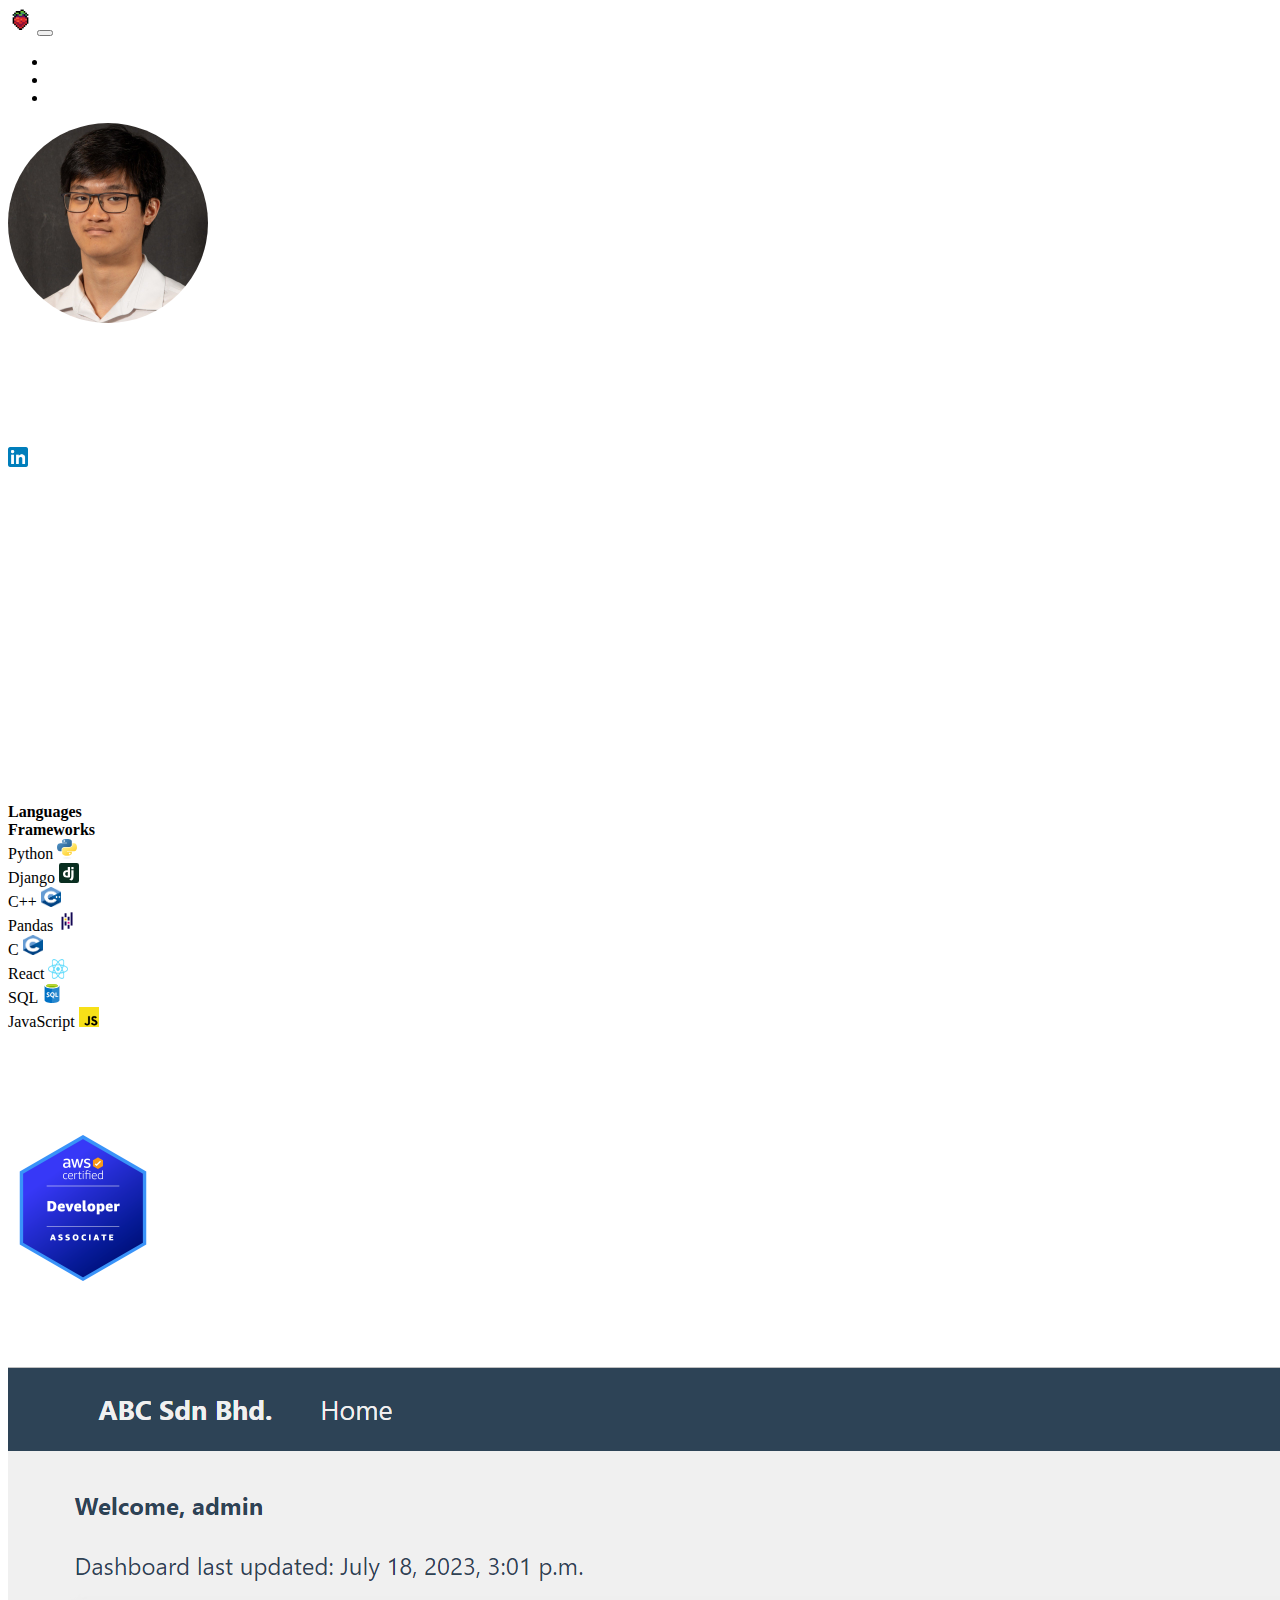
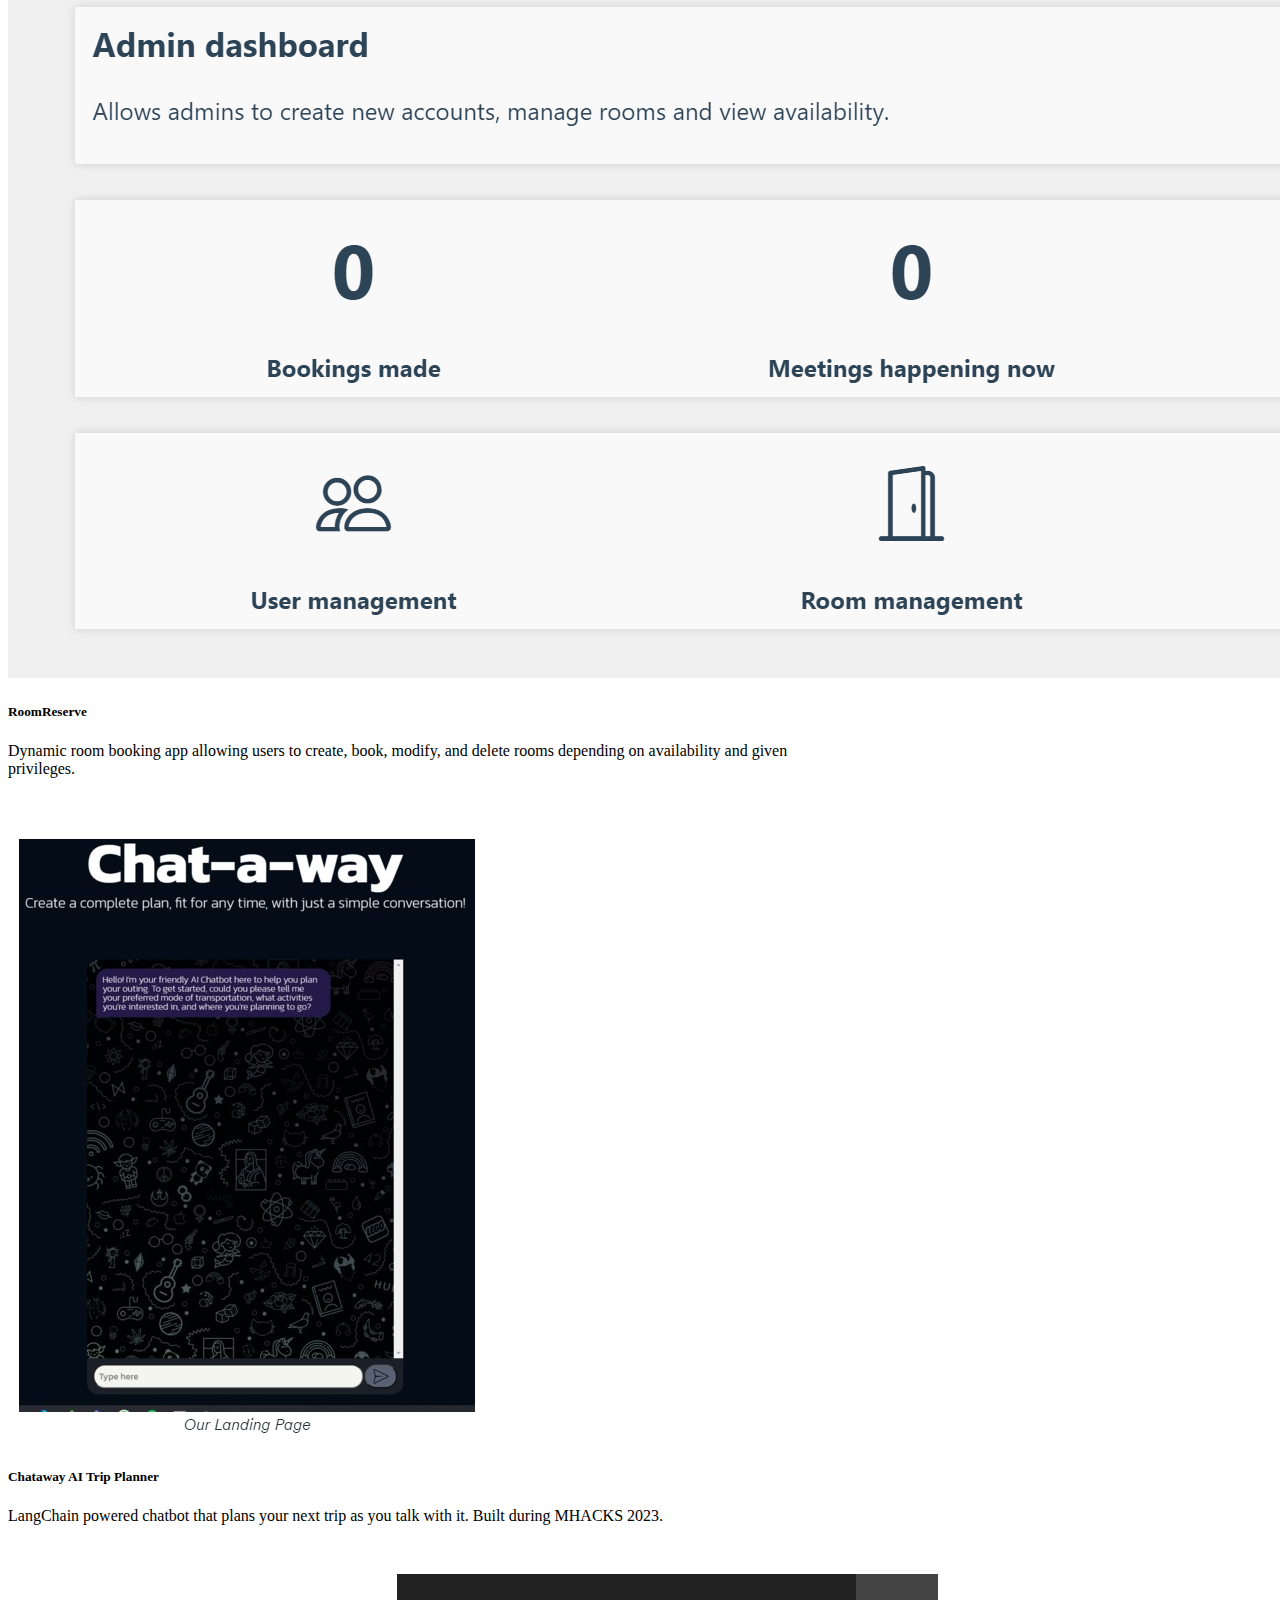
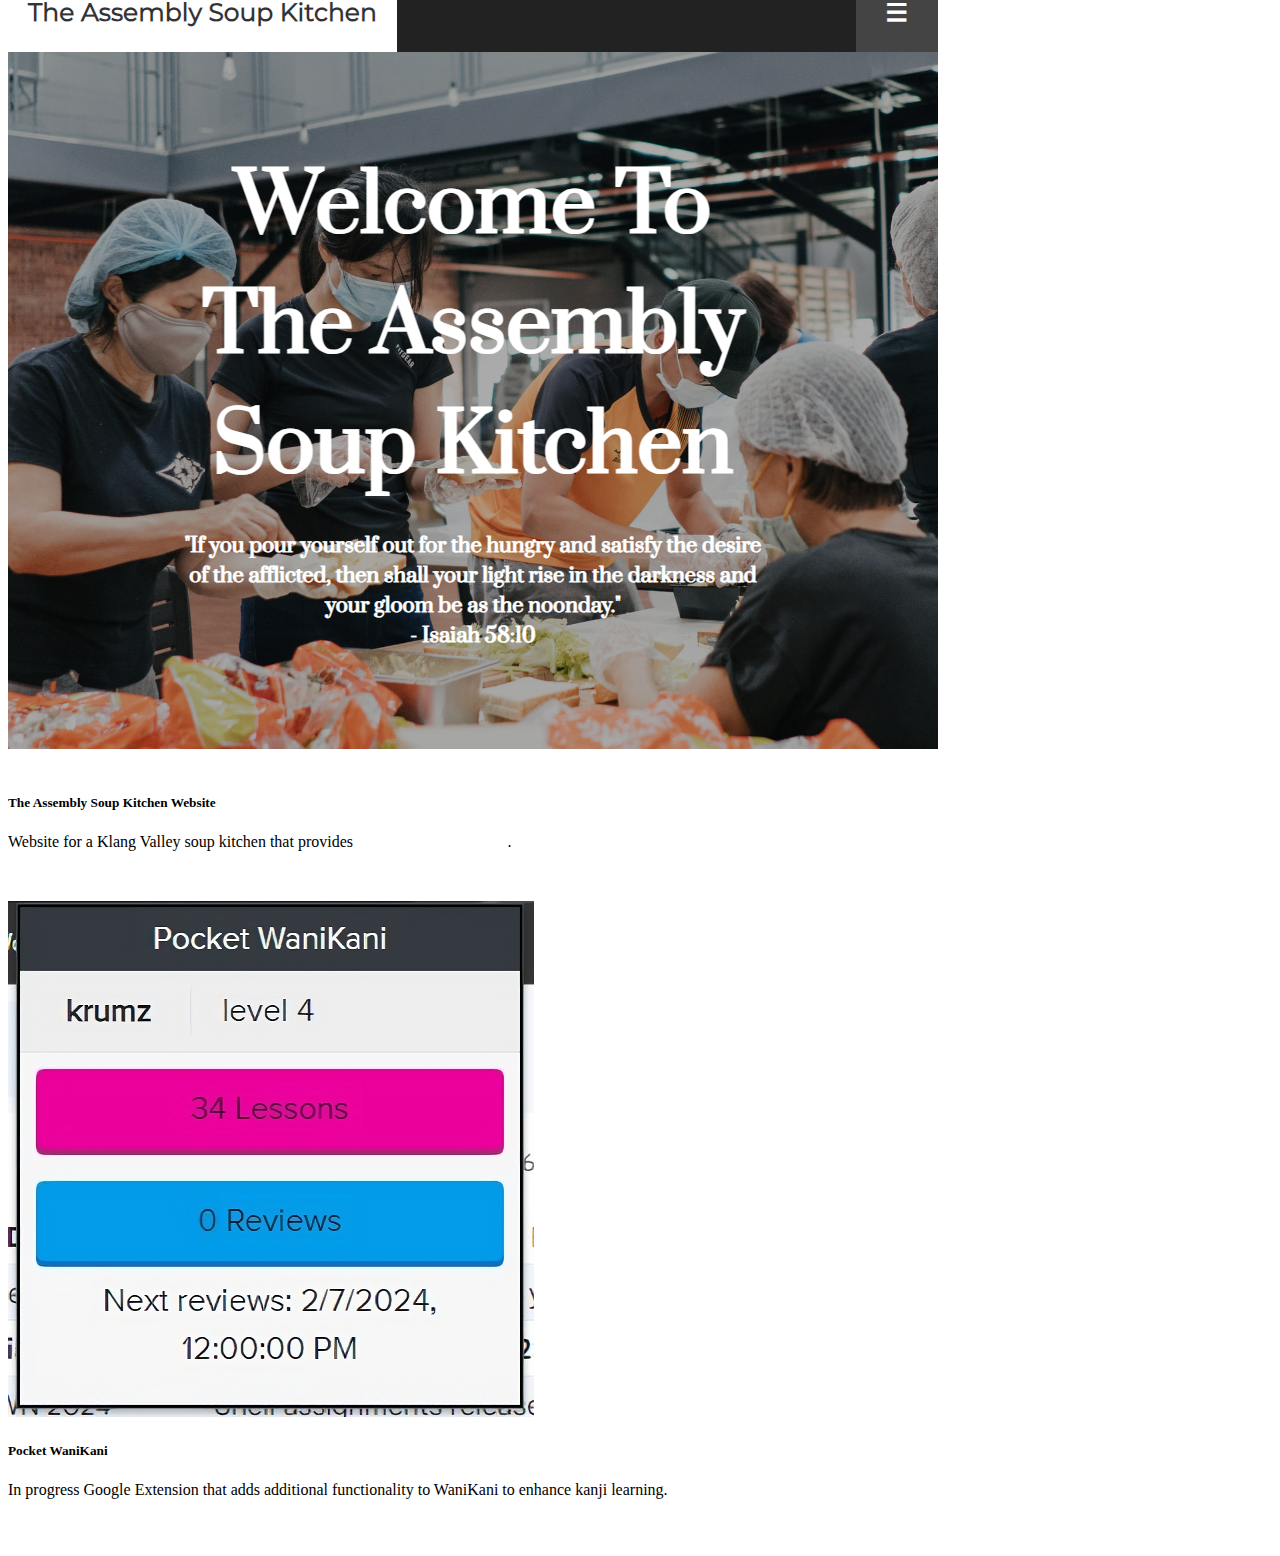
==== index.html @ af154cf7 "v1 done" ====
<!doctype html>
<html lang="en">
    <head>
        <meta charset="utf-8">
        <meta name="viewport" content="width=device-width, initial-scale=1">
        <title>Daniel Tok</title>
        <link href="https://cdn.jsdelivr.net/npm/bootstrap@5.3.2/dist/css/bootstrap.min.css" rel="stylesheet" integrity="sha384-T3c6CoIi6uLrA9TneNEoa7RxnatzjcDSCmG1MXxSR1GAsXEV/Dwwykc2MPK8M2HN" crossorigin="anonymous">
        <link href="styles.css" rel="stylesheet">
        <link rel="icon" type="image/x-icon" href="celeste.webp">

    </head>
    
    <body class="bg-dark">
        <nav class="navbar navbar-expand-sm bg-light">
            <div class="container-fluid">
              <a class="navbar-brand" href="#" ><img class="mx-auto d-block" style="max-width: 25px; border-radius:50%" src="celeste.webp"></a>
              <button class="navbar-toggler" type="button" data-bs-toggle="collapse" data-bs-target="#navbarSupportedContent" aria-controls="navbarSupportedContent" aria-expanded="false" aria-label="Toggle navigation">
                <span class="navbar-toggler-icon"></span>
              </button>
              <div class="collapse navbar-collapse" id="navbarSupportedContent">
                <ul class="navbar-nav me-auto mb-2 mb-lg-0">
                  <li class="nav-item">
                    <a class="nav-link active" aria-current="page" href="#aboutMe">About me</a>
                  </li>
                  <li class="nav-item">
                    <a class="nav-link " aria-current="page" href="#techStack">Tech stack</a>
                  </li>
                  <li class="nav-item">
                    <a class="nav-link " aria-current="page" href="#personalProjects">Personal projects</a>
                  </li>
                  
              </div>
            </div>
          </nav>

        <div class="container" style="max-width:800px">
            <div class="row my-4 textWhite text-center">
                <img class="mx-auto d-block" style="max-width: 200px; border-radius:50%" src="profilePic.jpeg">
                <h1>Daniel Tok</h1>
                <h6>danielxt@umich.edu </h6>
                <p>
                    <a href="https://www.linkedin.com/in/daniel-tok-8893732b3/"><img src="linkedin.webp" class="techIcon"></a>
                </p>
            </div>
            <h1 class="textWhite" id="aboutMe">
                About me
            </h1>
            <div class="my-4 textWhite">
                <p>Hello! I'm a junior studying Computer Science at the University of Michigan - Ann Arbor.</p>
                <p>My main interests are in building web applications and developing solutions utilizing cloud services, particularly with AWS. I earned my <a href="https://www.credly.com/badges/4c5d1e91-4757-428a-b47e-6dfcb0fd2674/public_url">AWS Developer - Associate certification in August 2024.</a></p>
                <p>In my free time, I enjoy playing tennis, reading fantasy or sci-fi, and learning languages.</p>
                <p>Let's connect via email or LinkedIn! </p>
            </div>
            <h1 class="textWhite" id="techStack">
                Tech stack
            </h1>
            <div class="my-4">
               
                <p class="textWhite">
                    In order of proficiency:
                </p>

                <div class="text-center bg-light rounded py-2">
                    <div class="row my-3">
                        <div class="col">
                            <b>Languages</b>
                        </div>
                        <div class="col">
                            <b>Frameworks</b>
                        </div>
                    </div>
    
    
                    <div class="row my-2">
                        <div class="col">
                            Python <img src="python.svg" class="techIcon">
                            
                        </div>
                        <div class="col">
                            Django <img src="django.svg" class="techIcon">
                       
                        </div>
                    </div>
    
                    <div class="row my-2">
                        <div class="col">
                            C++ <img src="c++.png" class="techIcon">
                           
                        </div>
                        <div class="col">
                            Pandas <img src="Pandas.svg" class="techIcon">
                          
                        </div>
                    </div>
    
                    <div class="row my-2">
                        <div class="col">
                            C <img src="c.png" class="techIcon">
                        </div>
                        <div class="col">
                            React <img src="react.png" class="techIcon">
                        </div>
                    </div>
    
                    <div class="row my-2">
                        <div class="col">
                            SQL <img src="sql.svg" class="techIcon">
                            
                        </div>
                        <div class="col">
                         
                        </div>
                    </div>
    
                    <div class="row my-2">
                        <div class="col">
                            JavaScript <img src="javascript.png" class="techIcon">
                        </div>
                        <div class="col">
                        
                        </div>
                    </div>
                </div>
                <br>
                <p class="textWhite">
                    Cloud certifications:
                </p>
                <br>




    
                    <div class="bg-light rounded py-2">
                        <p class="text-center">
                            <a href="https://www.credly.com/badges/4c5d1e91-4757-428a-b47e-6dfcb0fd2674/public_url"><img src="awsdevassoc.png" class="certIcon"></a>
                        </p>
                    </div>
                   
                    
                </p>
            </div>

            <h1 class="textWhite" id="personalProjects">
                Personal projects
            </h1>
            <div class="row my-4">
                <div class="col-sm-6">
                    <div class="card">
                        <img src="roomReserve.png" class="card-img-top" alt="roomReservePng">
                        <div class="card-body">
                          <h5 class="card-title">RoomReserve</h5>
                          <p class="card-text">Dynamic room booking app allowing users to create, book, modify, and delete rooms depending on availability and given privileges.</p>
                          <a href="https://github.com/danieltok2003/ABCLoginPage?tab=readme-ov-file" class="btn btn-primary"><img style="width:30px"src="github-mark/github-mark-white.png"></a>
                        </div>
                    </div>
                </div>
                <div class="col-sm-6">
                    <div class="card">
                        <img src="chataway.png" class="card-img-top" alt="chatawayPng">
                        <div class="card-body">
                          <h5 class="card-title">Chataway AI Trip Planner</h5>
                          <p class="card-text">LangChain powered chatbot that plans your next trip as you talk with it. Built during MHACKS 2023.</p>
                          <a href="https://github.com/danielxt/chatawaybackup" class="btn btn-primary"><img style="width:30px"src="github-mark/github-mark-white.png"></a>
                        </div>
                    </div>
                </div>
            </div>
     
            <div class="row my-4">
                <div class="col-sm-6">
                    <div class="card">
                        <img src="task.png" class="card-img-top" alt="taskPng">
                        <div class="card-body">
                          <h5 class="card-title">The Assembly Soup Kitchen Website</h5>
                          <p class="card-text">Website for a Klang Valley soup kitchen that provides <a href="https://www.faithour.com/the-assembly-soup-kitchen-task/">3000 meal kits monthly</a>.</p>
                          <a href="https://theassemblysoupkitchen.com/" class="btn btn-primary"><img style="width:30px" src="websiteIcon.png"></a>
                        </div>
                    </div>
                </div>
                <div class="col-sm-6">
                    <div class="card">
                        <img src="pocketWK.png" class="card-img-top" alt="pocketWK">
                        <div class="card-body">
                          <h5 class="card-title">Pocket WaniKani</h5>
                          <p class="card-text">In progress Google Extension that adds additional functionality to WaniKani to enhance kanji learning. </p>
                          <a href="https://github.com/danielxt/waniKaniExtension" class="btn btn-primary"><img style="width:30px"src="github-mark/github-mark-white.png"></a>
                        </div>
                    </div>
                </div>
            </div>

            
        </div>
        <script src="https://cdn.jsdelivr.net/npm/@popperjs/core@2.11.8/dist/umd/popper.min.js" integrity="sha384-I7E8VVD/ismYTF4hNIPjVp/Zjvgyol6VFvRkX/vR+Vc4jQkC+hVqc2pM8ODewa9r" crossorigin="anonymous"></script>
<script src="https://cdn.jsdelivr.net/npm/bootstrap@5.3.3/dist/js/bootstrap.min.js" integrity="sha384-0pUGZvbkm6XF6gxjEnlmuGrJXVbNuzT9qBBavbLwCsOGabYfZo0T0to5eqruptLy" crossorigin="anonymous"></script>
    </body>
</html>
---- styles.css ----
/* // Small devices (landscape phones, 576px and up) */
@media (min-width: 576px) { 

}

/* // Medium devices (tablets, 768px and up) */
@media (min-width: 768px) { }

/* // Large devices (desktops, 992px and up) */
@media (min-width: 992px) { 

}

/* // X-Large devices (large desktops, 1200px and up) */
@media (min-width: 1200px) { }

/* // XX-Large devices (larger desktops, 1400px and up) */
@media (min-width: 1400px) { 

}

.textWhite {
    color:white !important;
}

.techIcon {
    height:20px;
    width:20px;
}

.certIcon {
    height:150px;
    width:150px
}

a {
    color:white
}
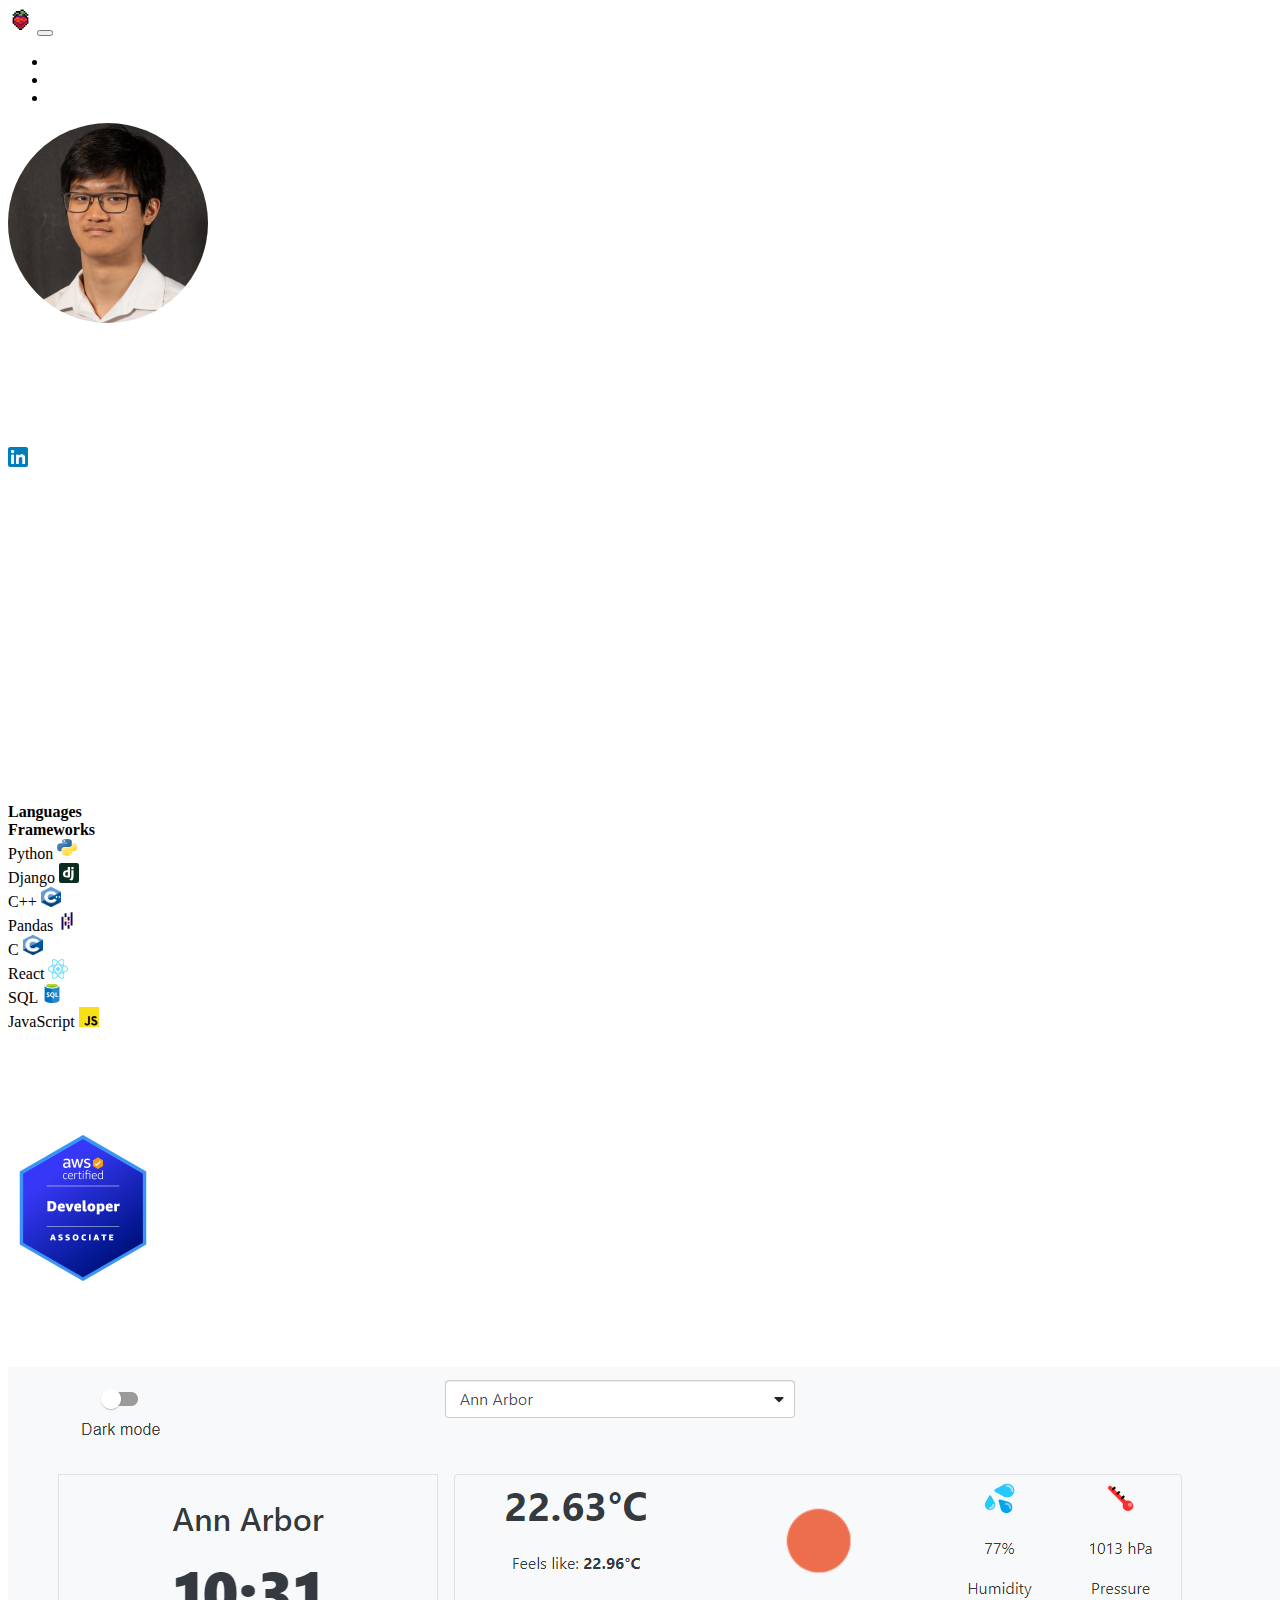
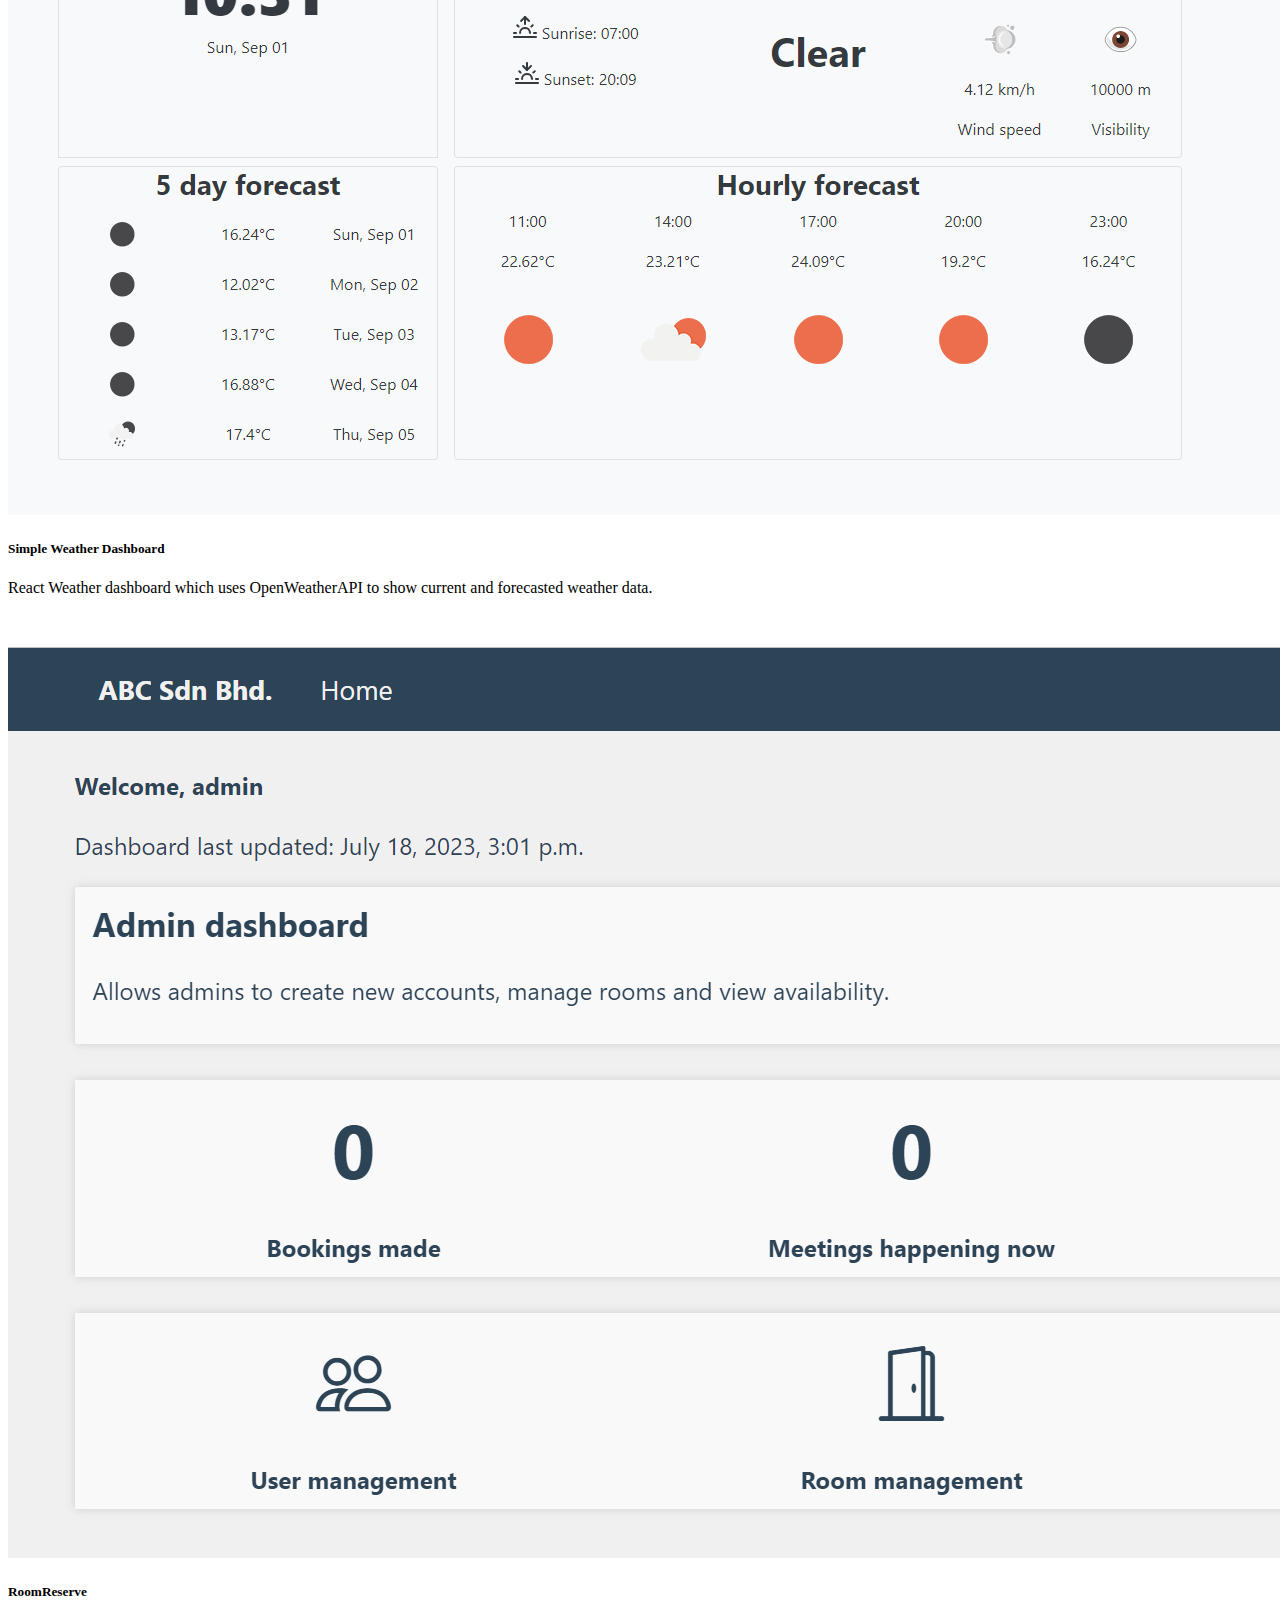
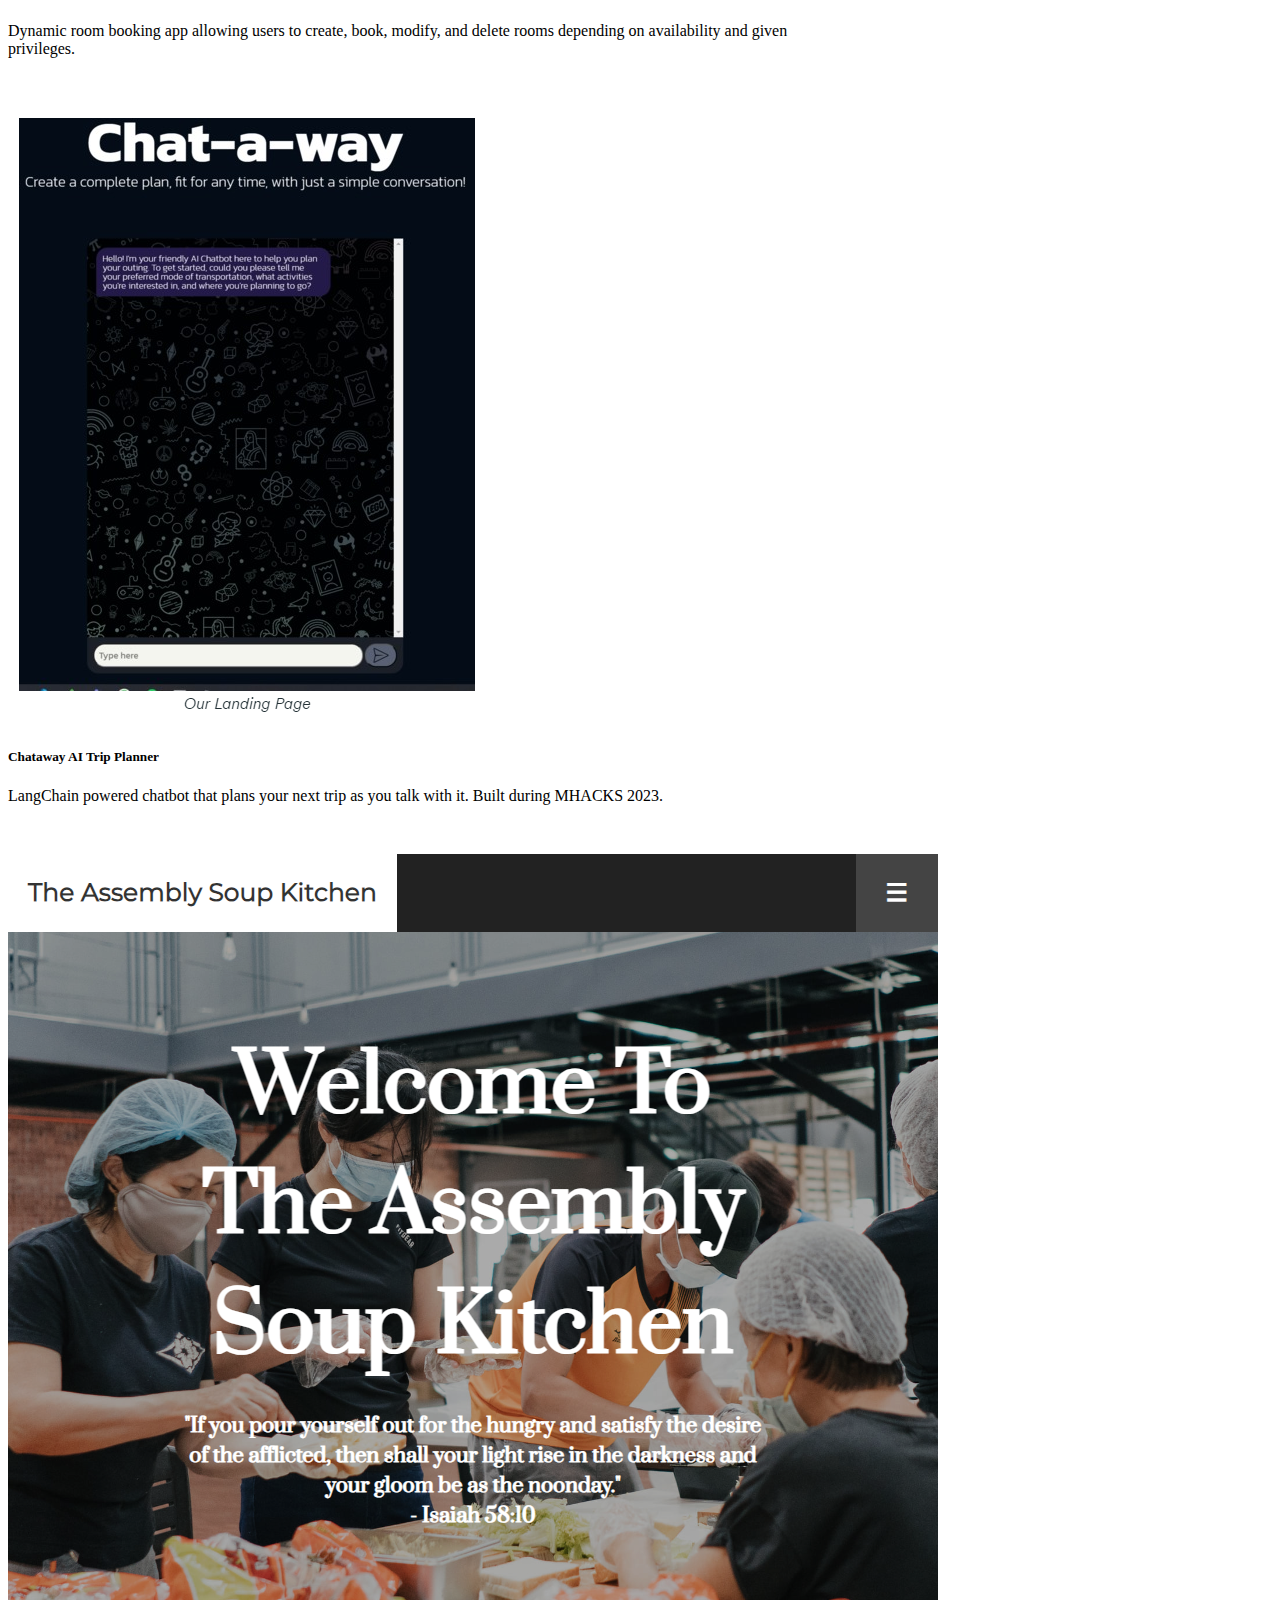
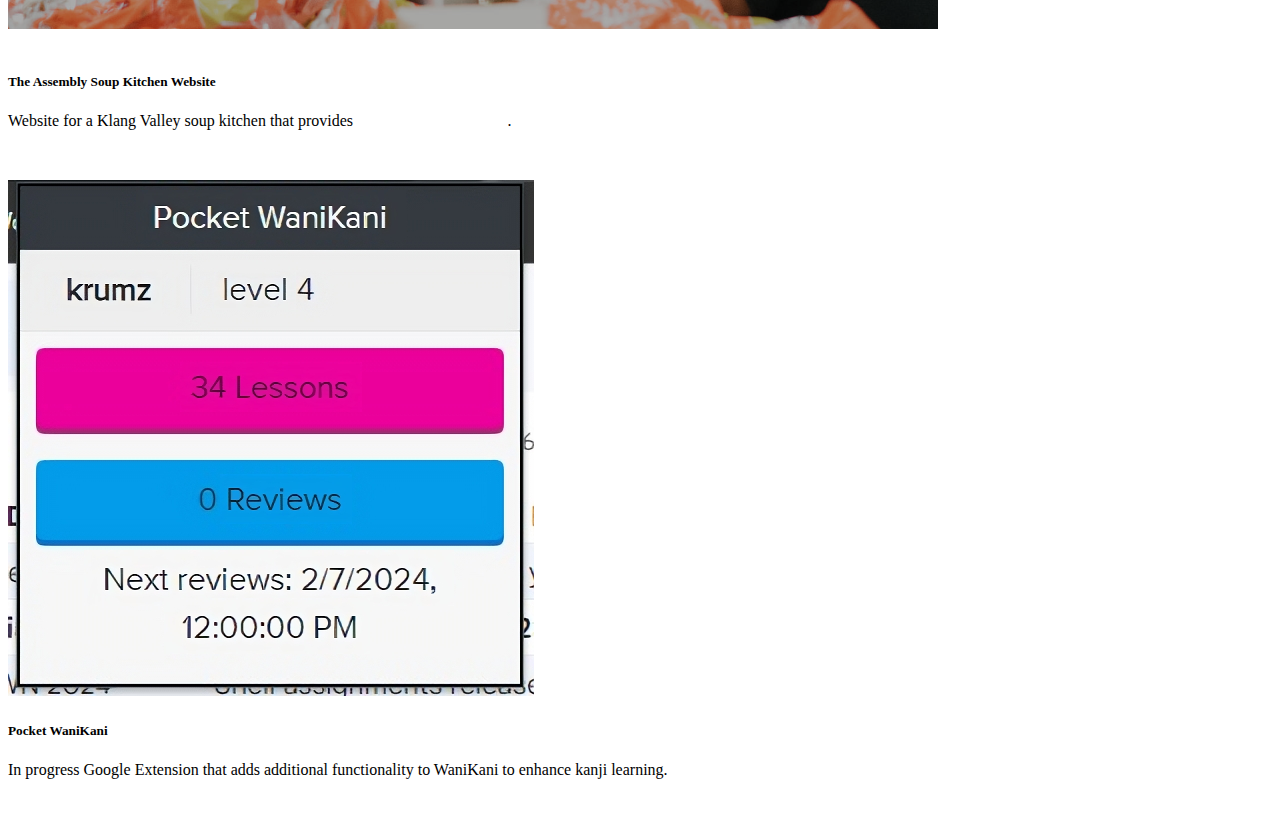
==== commit fc02f185: "added new project" ====
--- a/index.html
+++ b/index.html
@@ -144,6 +144,16 @@
             <h1 class="textWhite" id="personalProjects">
                 Personal projects
             </h1>
+            <div class="row my-4 px-3">
+                <div class="card">
+                    <img src="weatherDashboard.png" class="card-img-top" alt="weatherDashboard">
+                    <div class="card-body">
+                      <h5 class="card-title">Simple Weather Dashboard</h5>
+                      <p class="card-text">React Weather dashboard which uses OpenWeatherAPI to show current and forecasted weather data.</p>
+                      <a href="https://github.com/danielxt/weather-app?tab=readme-ov-file" class="btn btn-primary"><img style="width:30px"src="github-mark/github-mark-white.png"></a>
+                    </div>
+                </div>
+            </div>
             <div class="row my-4">
                 <div class="col-sm-6">
                     <div class="card">
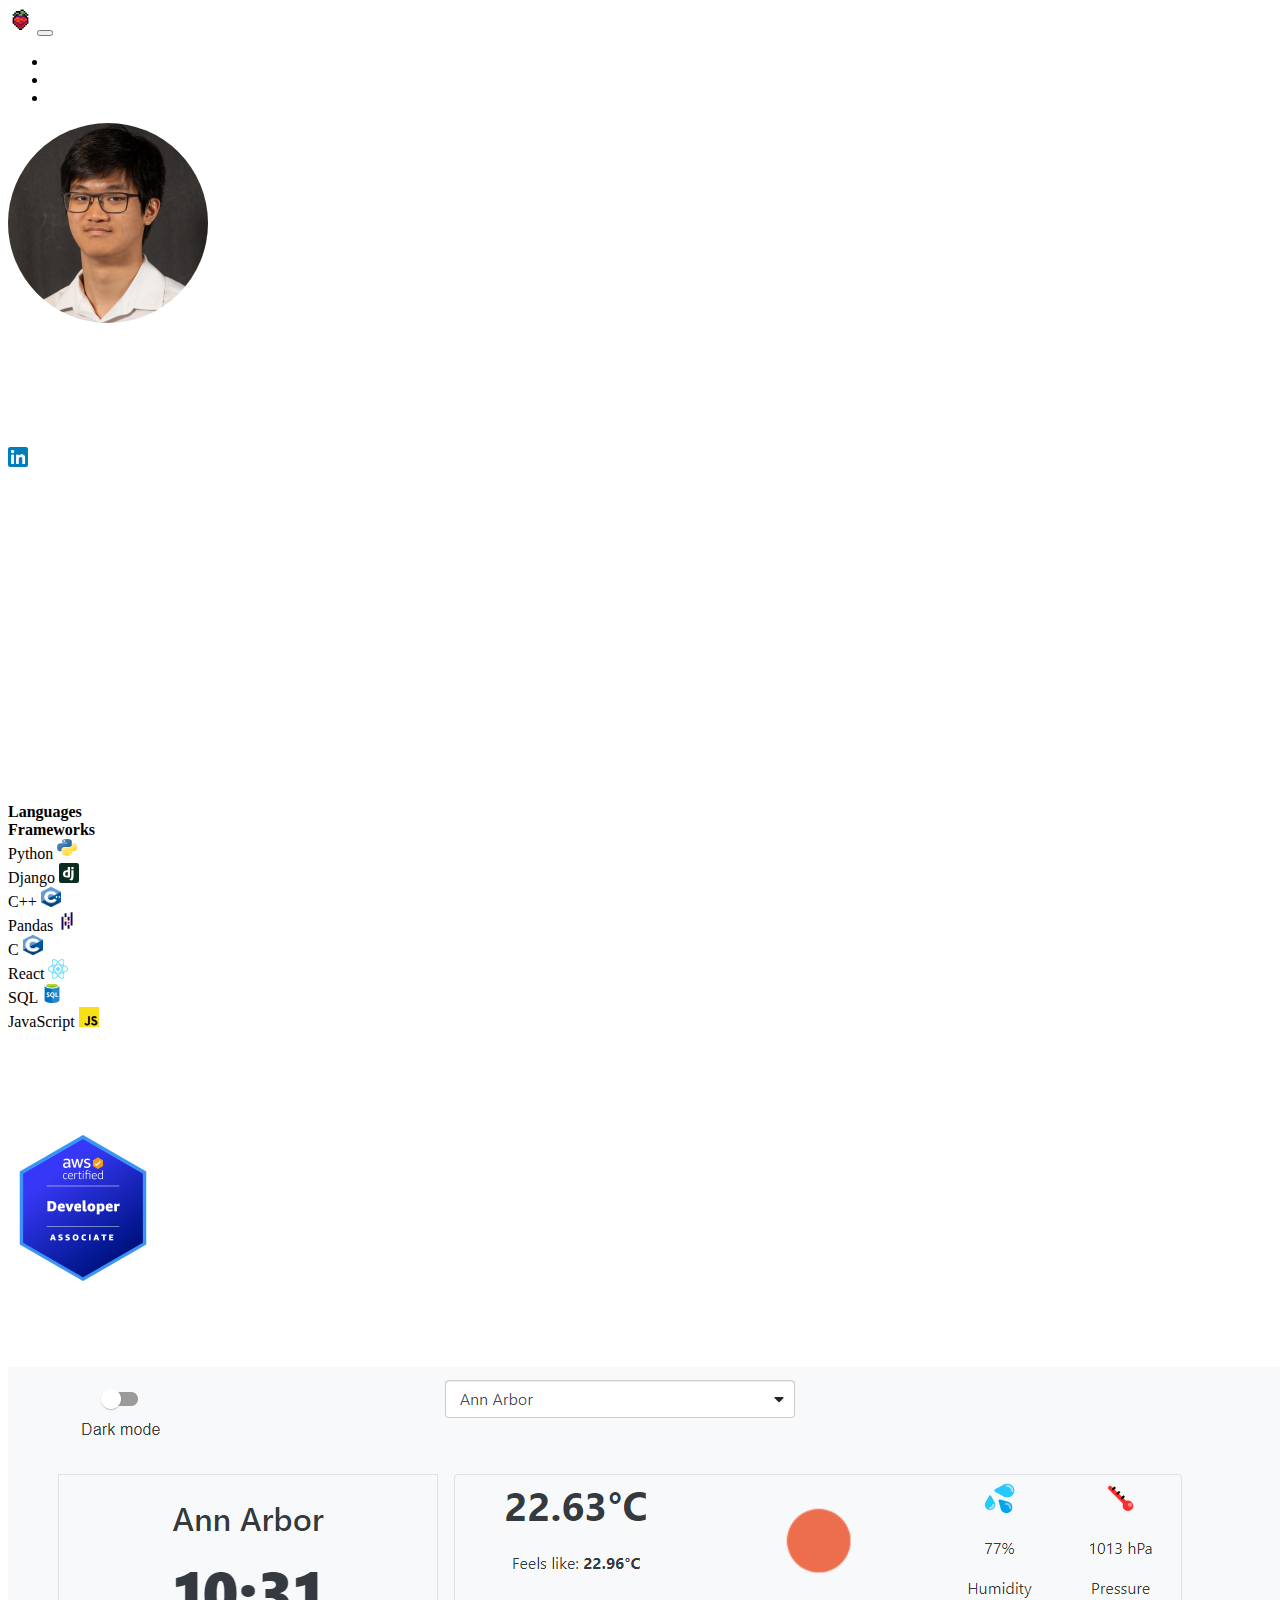
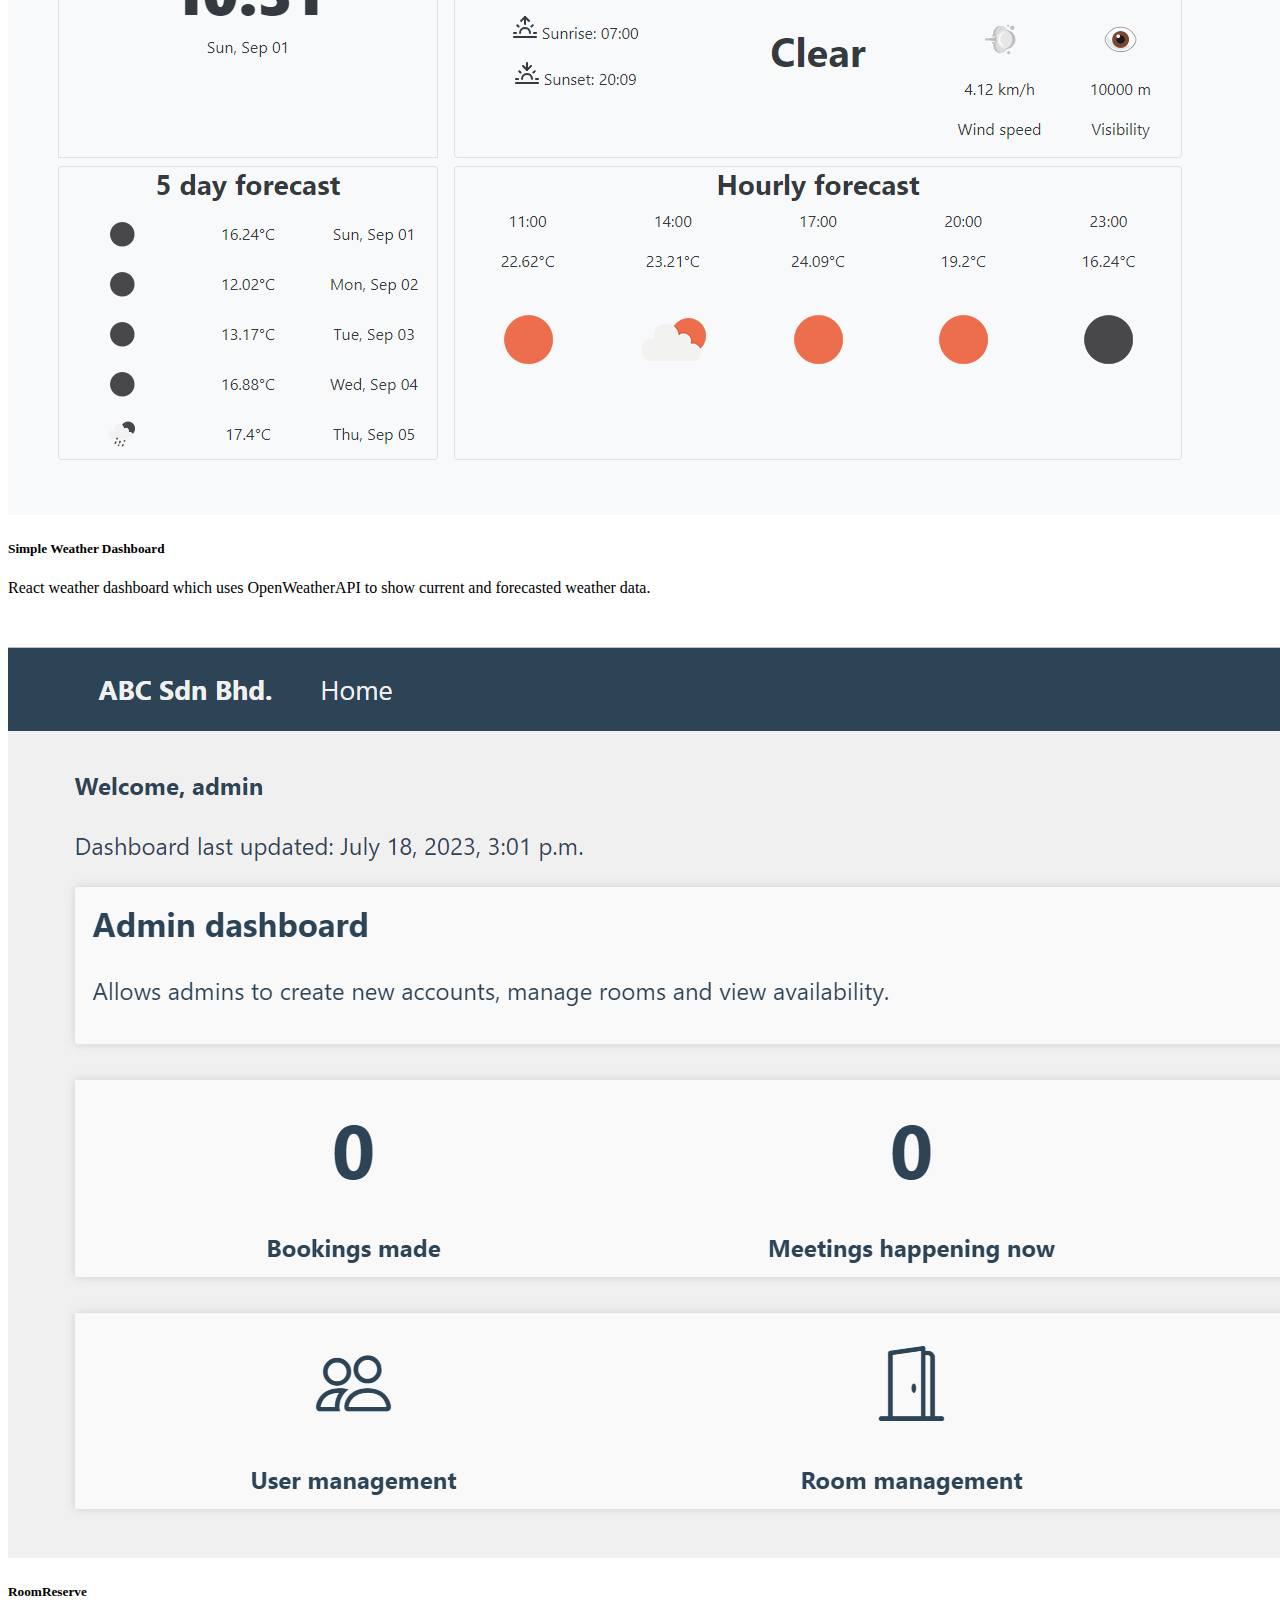
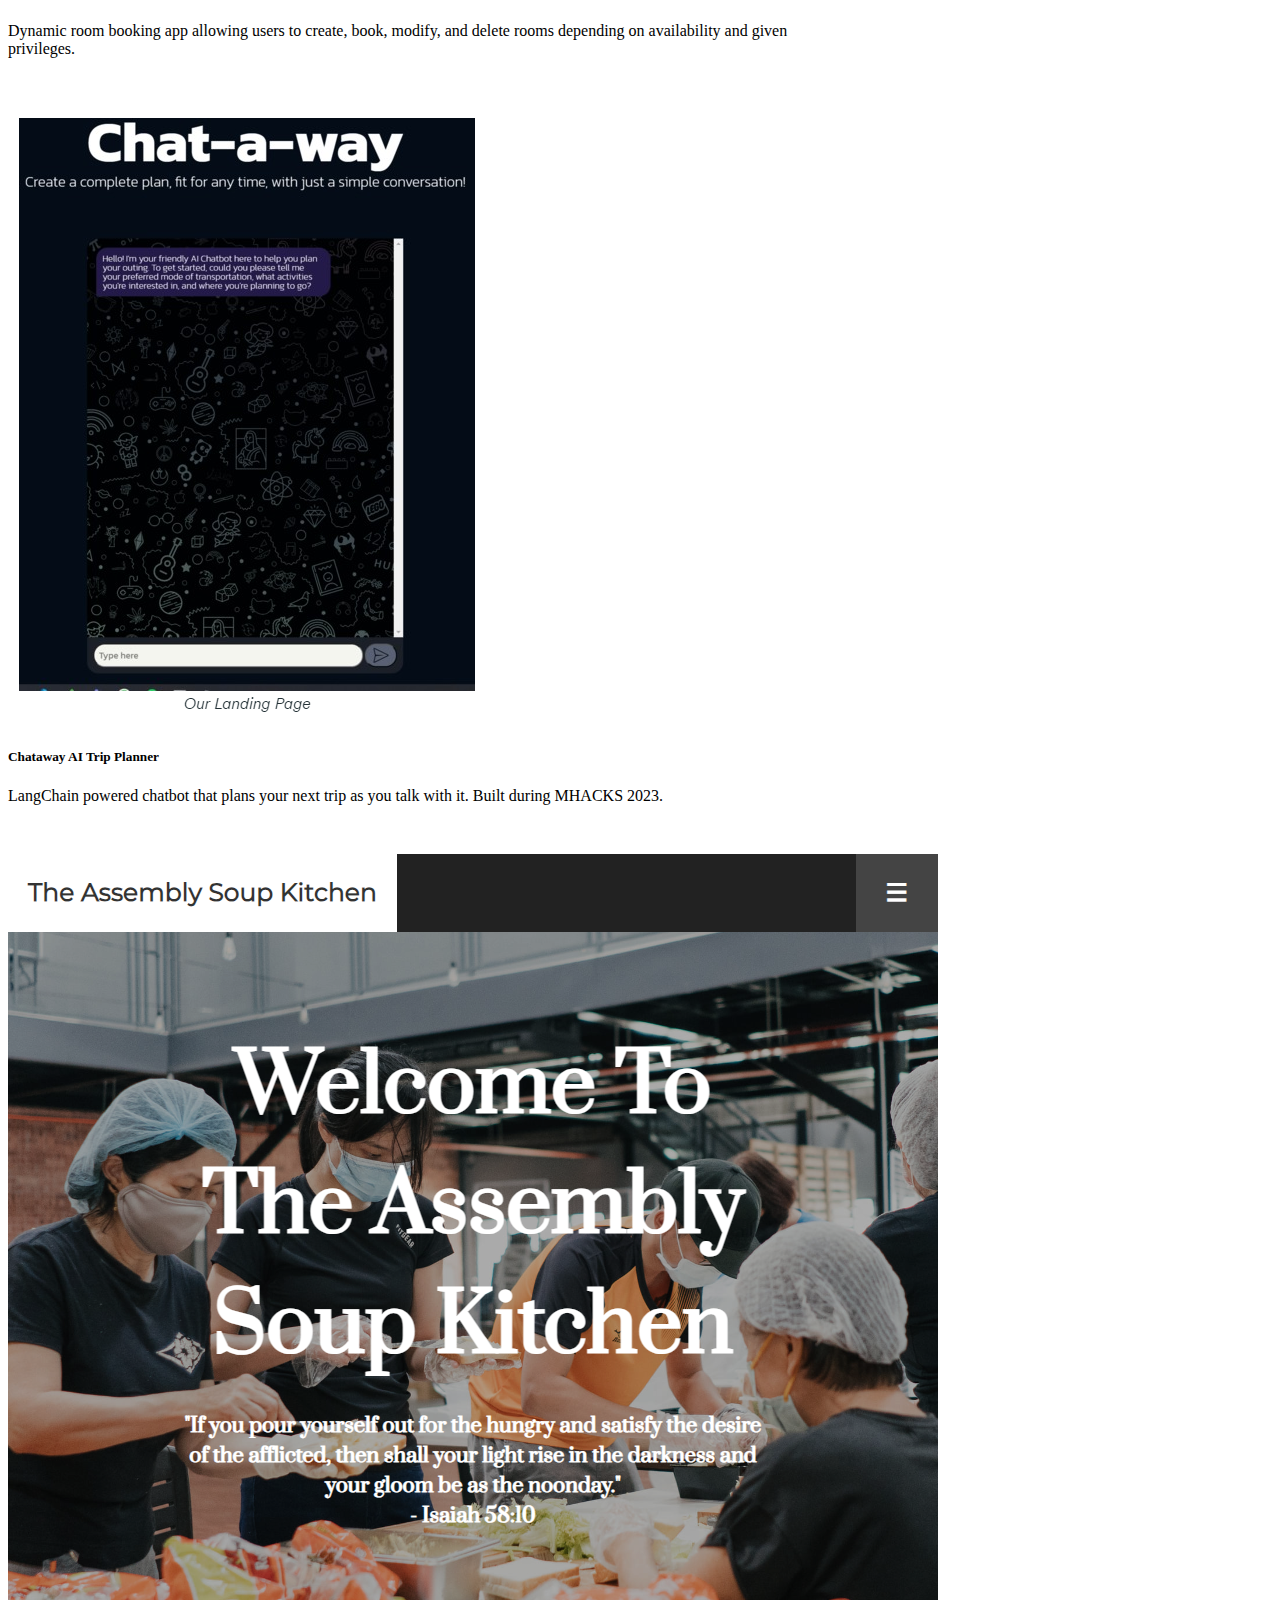
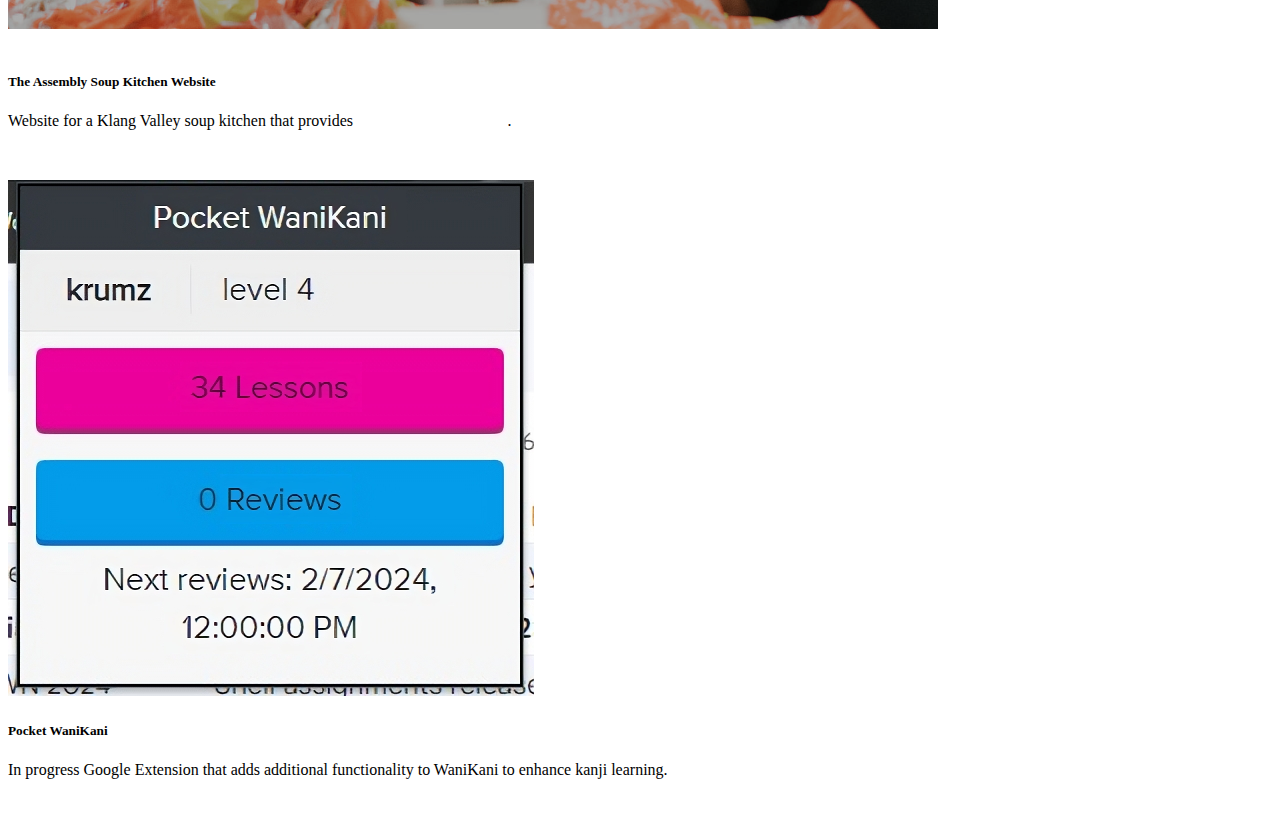
==== commit ed82faf6: "fixed spelling eror" ====
--- a/index.html
+++ b/index.html
@@ -149,7 +149,7 @@
                     <img src="weatherDashboard.png" class="card-img-top" alt="weatherDashboard">
                     <div class="card-body">
                       <h5 class="card-title">Simple Weather Dashboard</h5>
-                      <p class="card-text">React Weather dashboard which uses OpenWeatherAPI to show current and forecasted weather data.</p>
+                      <p class="card-text">React weather dashboard which uses OpenWeatherAPI to show current and forecasted weather data.</p>
                       <a href="https://github.com/danielxt/weather-app?tab=readme-ov-file" class="btn btn-primary"><img style="width:30px"src="github-mark/github-mark-white.png"></a>
                     </div>
                 </div>
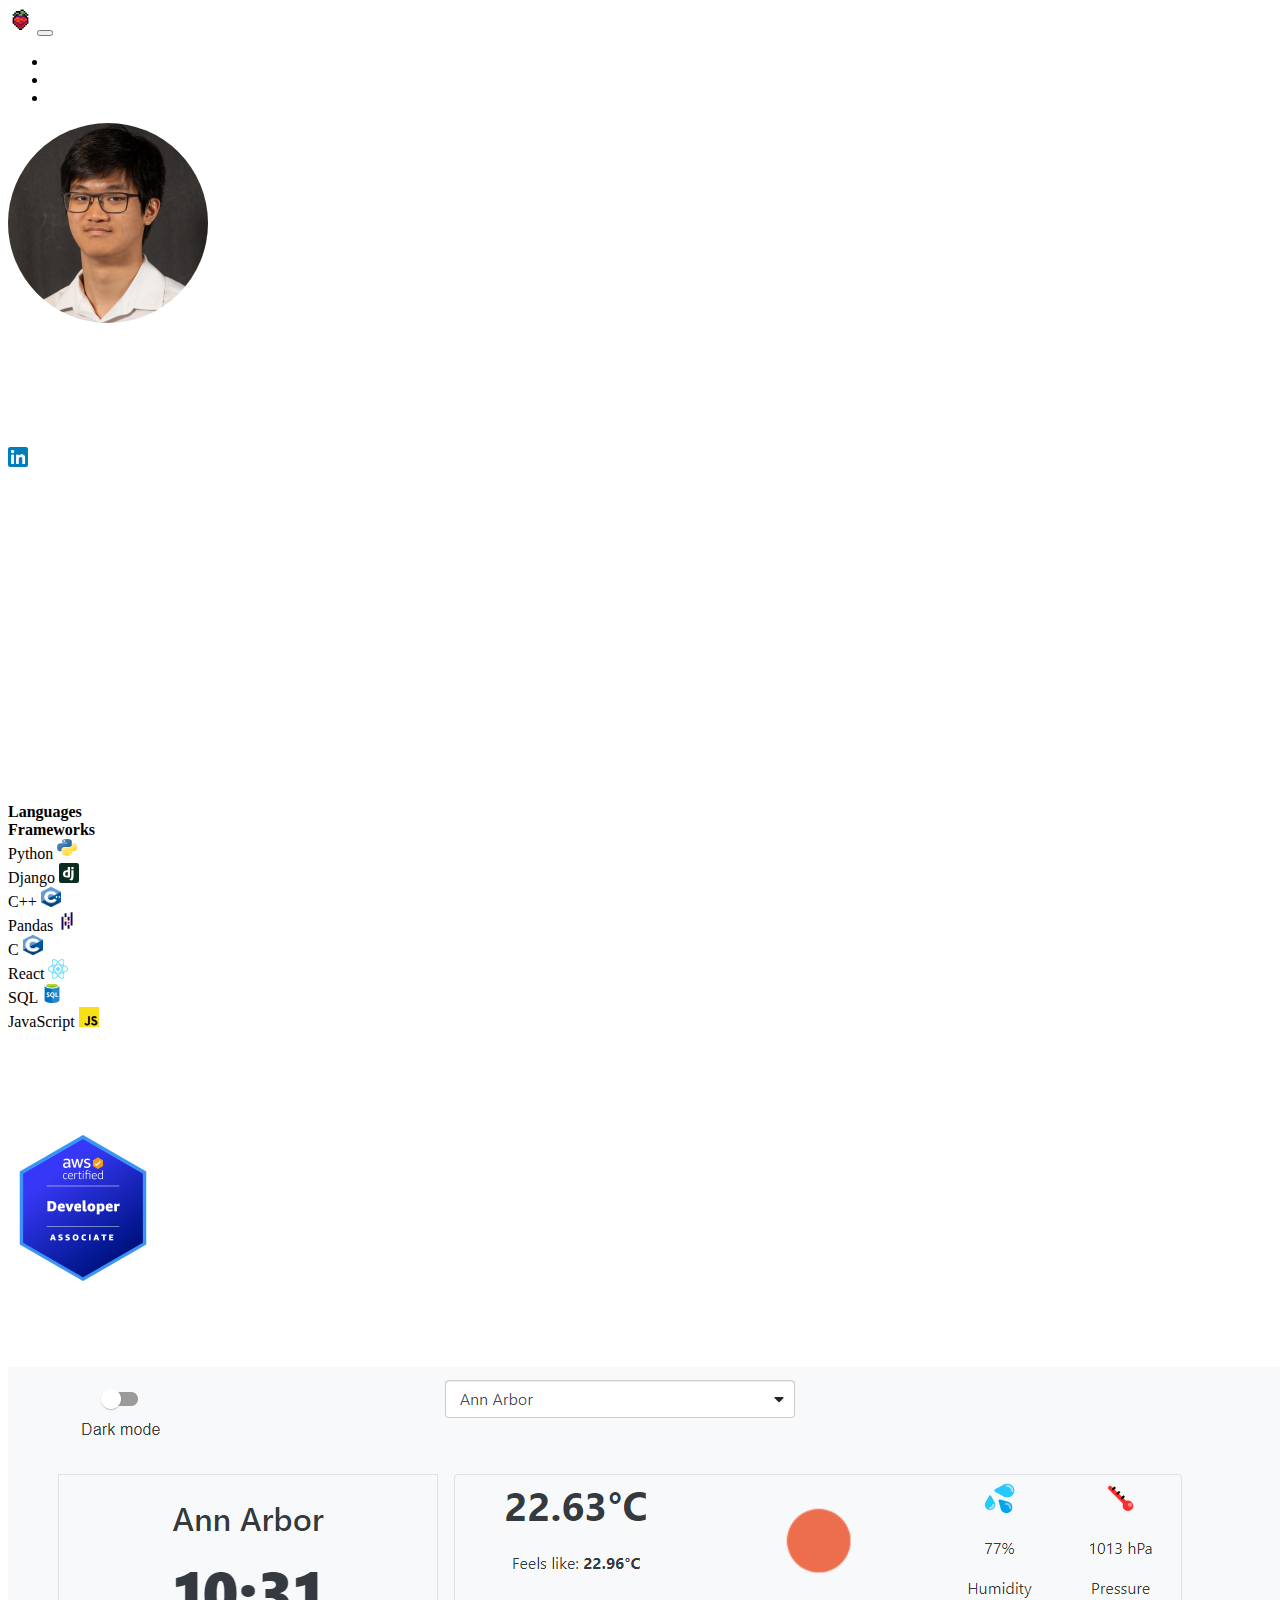
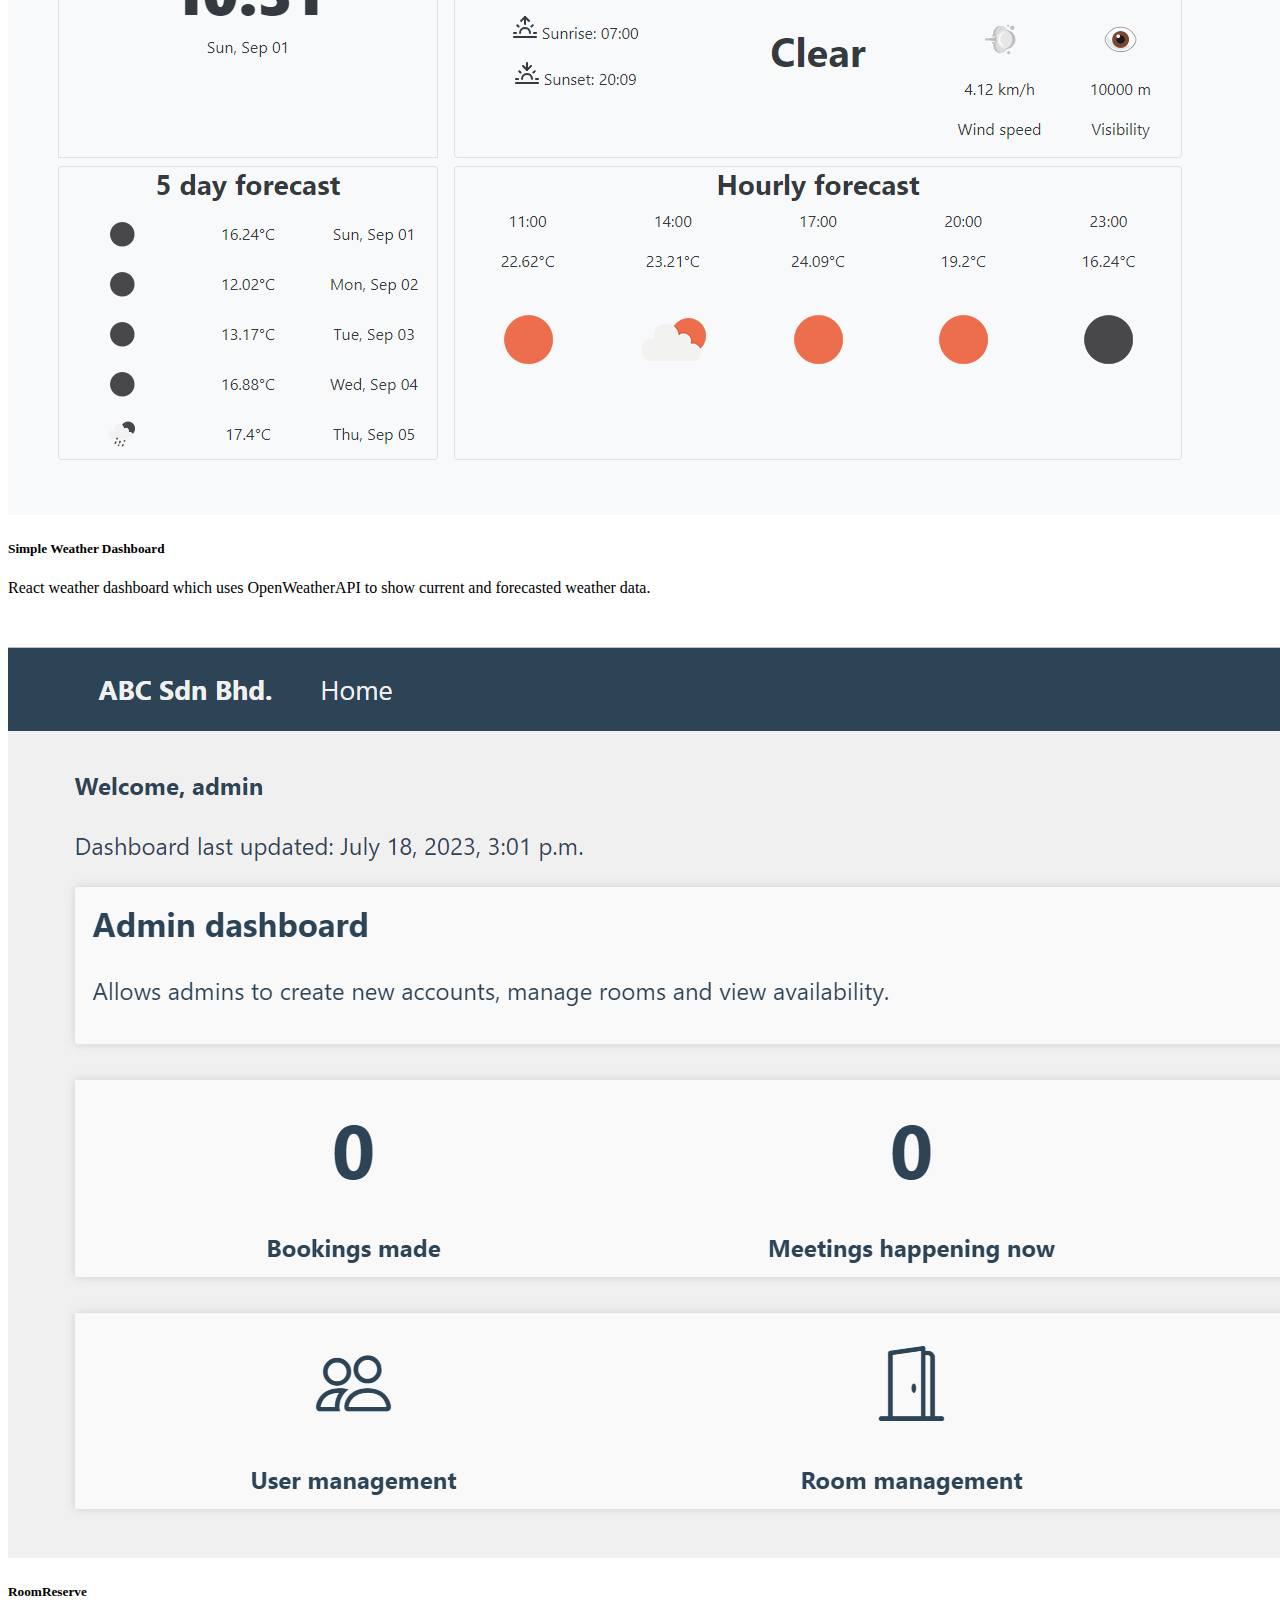
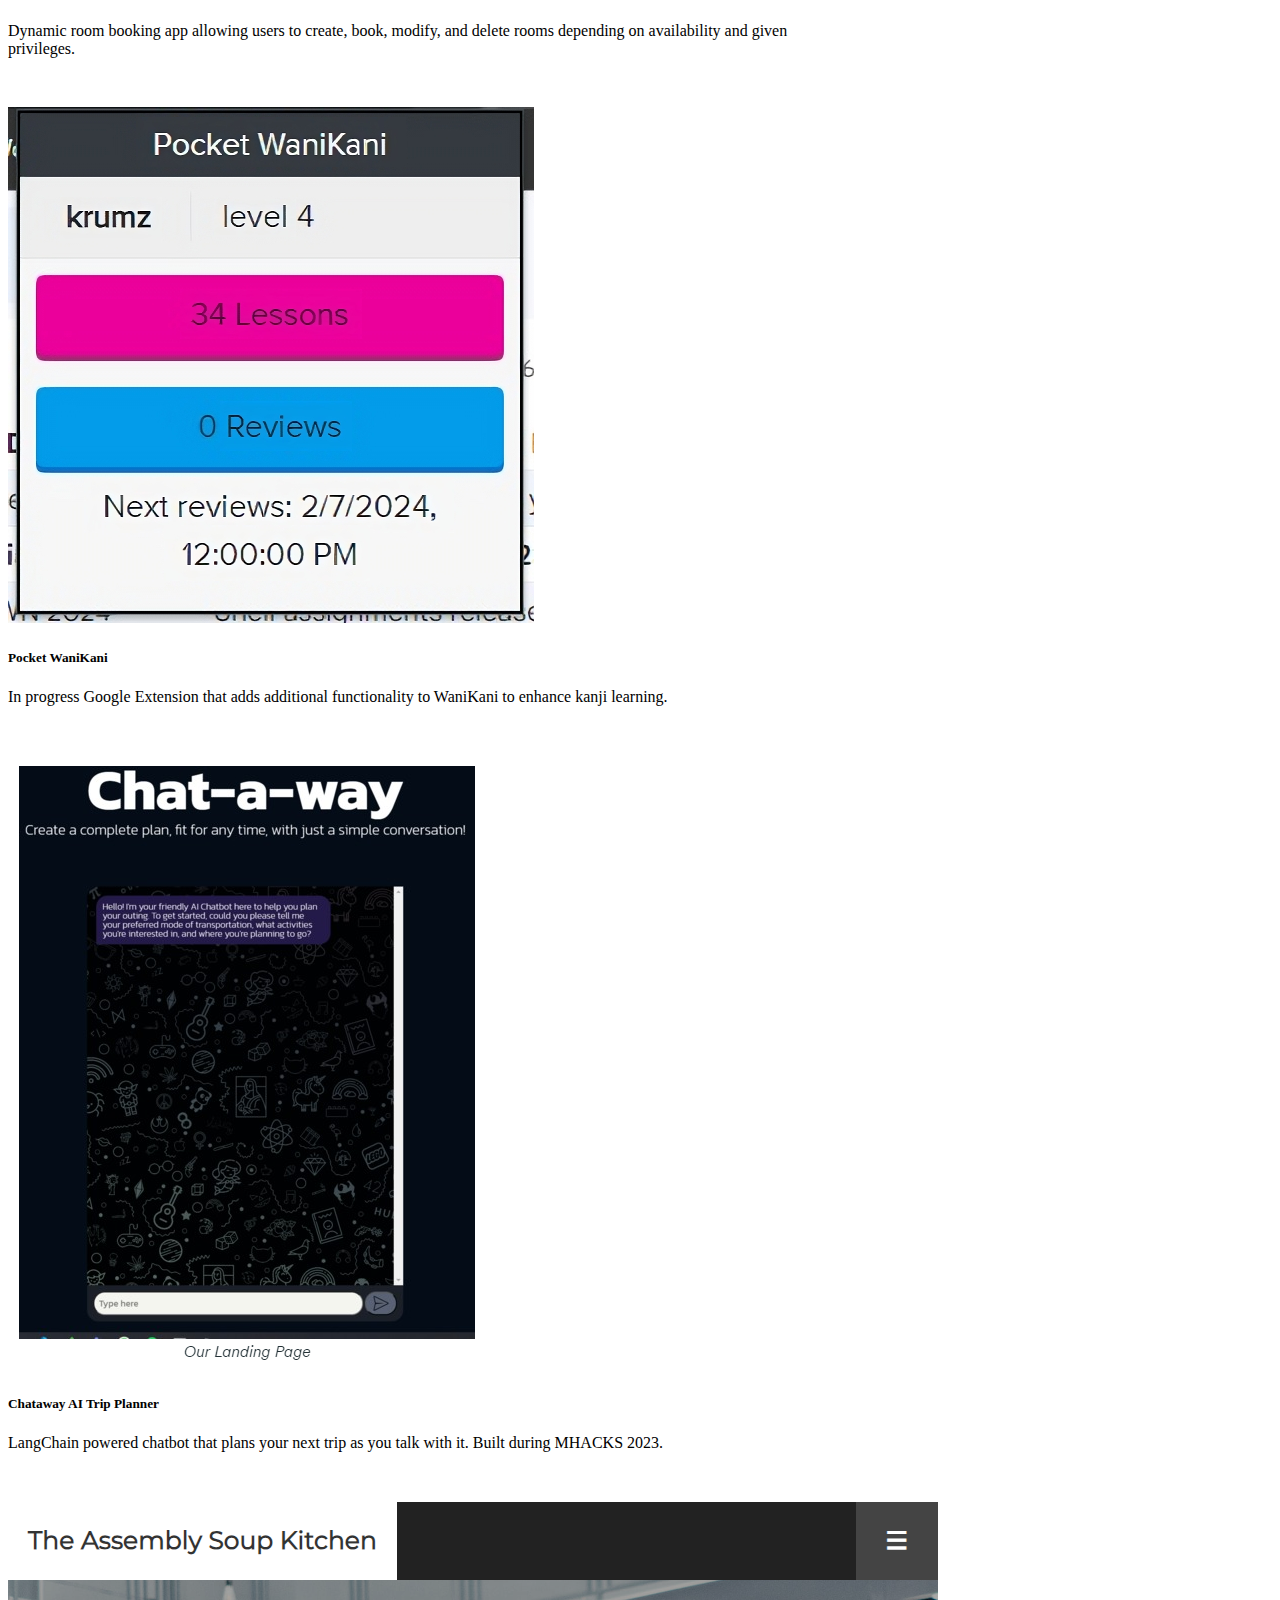
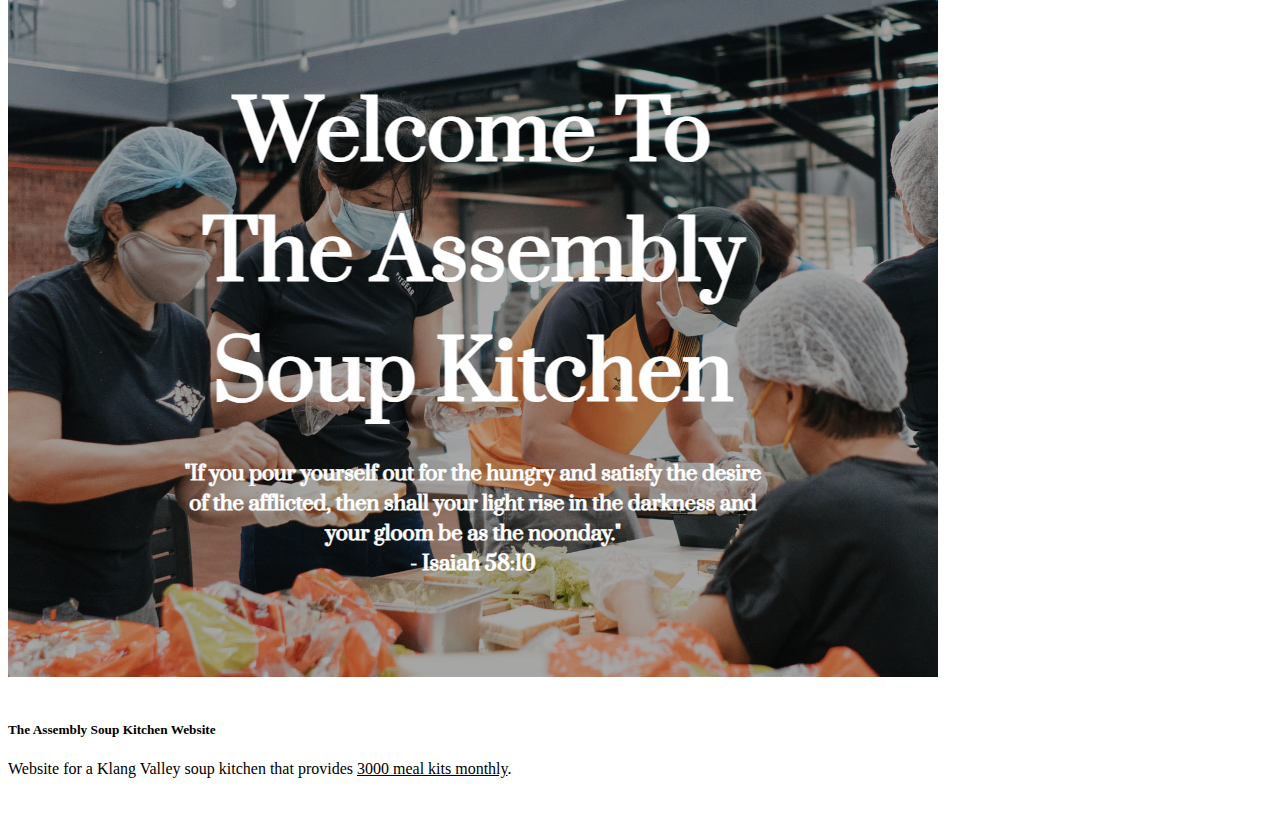
==== commit e9cba8f8: "moved personal project arragnement" ====
--- a/index.html
+++ b/index.html
@@ -154,14 +154,25 @@
                     </div>
                 </div>
             </div>
+            <div class="row my-4 px-3">
+                <div class="card">
+                    <img src="roomReserve.png" class="card-img-top" alt="roomReservePng">
+                    <div class="card-body">
+                      <h5 class="card-title">RoomReserve</h5>
+                      <p class="card-text">Dynamic room booking app allowing users to create, book, modify, and delete rooms depending on availability and given privileges.</p>
+                      <a href="https://github.com/danieltok2003/ABCLoginPage?tab=readme-ov-file" class="btn btn-primary"><img style="width:30px"src="github-mark/github-mark-white.png"></a>
+                    </div>
+                </div>
+
+            </div>
             <div class="row my-4">
                 <div class="col-sm-6">
                     <div class="card">
-                        <img src="roomReserve.png" class="card-img-top" alt="roomReservePng">
+                        <img src="pocketWK.png" class="card-img-top" alt="pocketWK">
                         <div class="card-body">
-                          <h5 class="card-title">RoomReserve</h5>
-                          <p class="card-text">Dynamic room booking app allowing users to create, book, modify, and delete rooms depending on availability and given privileges.</p>
-                          <a href="https://github.com/danieltok2003/ABCLoginPage?tab=readme-ov-file" class="btn btn-primary"><img style="width:30px"src="github-mark/github-mark-white.png"></a>
+                          <h5 class="card-title">Pocket WaniKani</h5>
+                          <p class="card-text">In progress Google Extension that adds additional functionality to WaniKani to enhance kanji learning. </p>
+                          <a href="https://github.com/danielxt/waniKaniExtension" class="btn btn-primary"><img style="width:30px"src="github-mark/github-mark-white.png"></a>
                         </div>
                     </div>
                 </div>
@@ -178,26 +189,17 @@
             </div>
      
             <div class="row my-4">
-                <div class="col-sm-6">
-                    <div class="card">
-                        <img src="task.png" class="card-img-top" alt="taskPng">
-                        <div class="card-body">
-                          <h5 class="card-title">The Assembly Soup Kitchen Website</h5>
-                          <p class="card-text">Website for a Klang Valley soup kitchen that provides <a href="https://www.faithour.com/the-assembly-soup-kitchen-task/">3000 meal kits monthly</a>.</p>
-                          <a href="https://theassemblysoupkitchen.com/" class="btn btn-primary"><img style="width:30px" src="websiteIcon.png"></a>
-                        </div>
-                    </div>
-                </div>
-                <div class="col-sm-6">
-                    <div class="card">
-                        <img src="pocketWK.png" class="card-img-top" alt="pocketWK">
-                        <div class="card-body">
-                          <h5 class="card-title">Pocket WaniKani</h5>
-                          <p class="card-text">In progress Google Extension that adds additional functionality to WaniKani to enhance kanji learning. </p>
-                          <a href="https://github.com/danielxt/waniKaniExtension" class="btn btn-primary"><img style="width:30px"src="github-mark/github-mark-white.png"></a>
-                        </div>
-                    </div>
-                </div>
+            
+                <div class="card">
+                    <img src="task.png" class="card-img-top" alt="taskPng">
+                    <div class="card-body">
+                        <h5 class="card-title">The Assembly Soup Kitchen Website</h5>
+                        <p class="card-text">Website for a Klang Valley soup kitchen that provides <a href="https://www.faithour.com/the-assembly-soup-kitchen-task/" style="color:black">3000 meal kits monthly</a>.</p>
+                        <a href="https://theassemblysoupkitchen.com/" class="btn btn-primary"><img style="width:30px" src="websiteIcon.png"></a>
+                    </div>
+                </div>
+        
+ 
             </div>
 
             
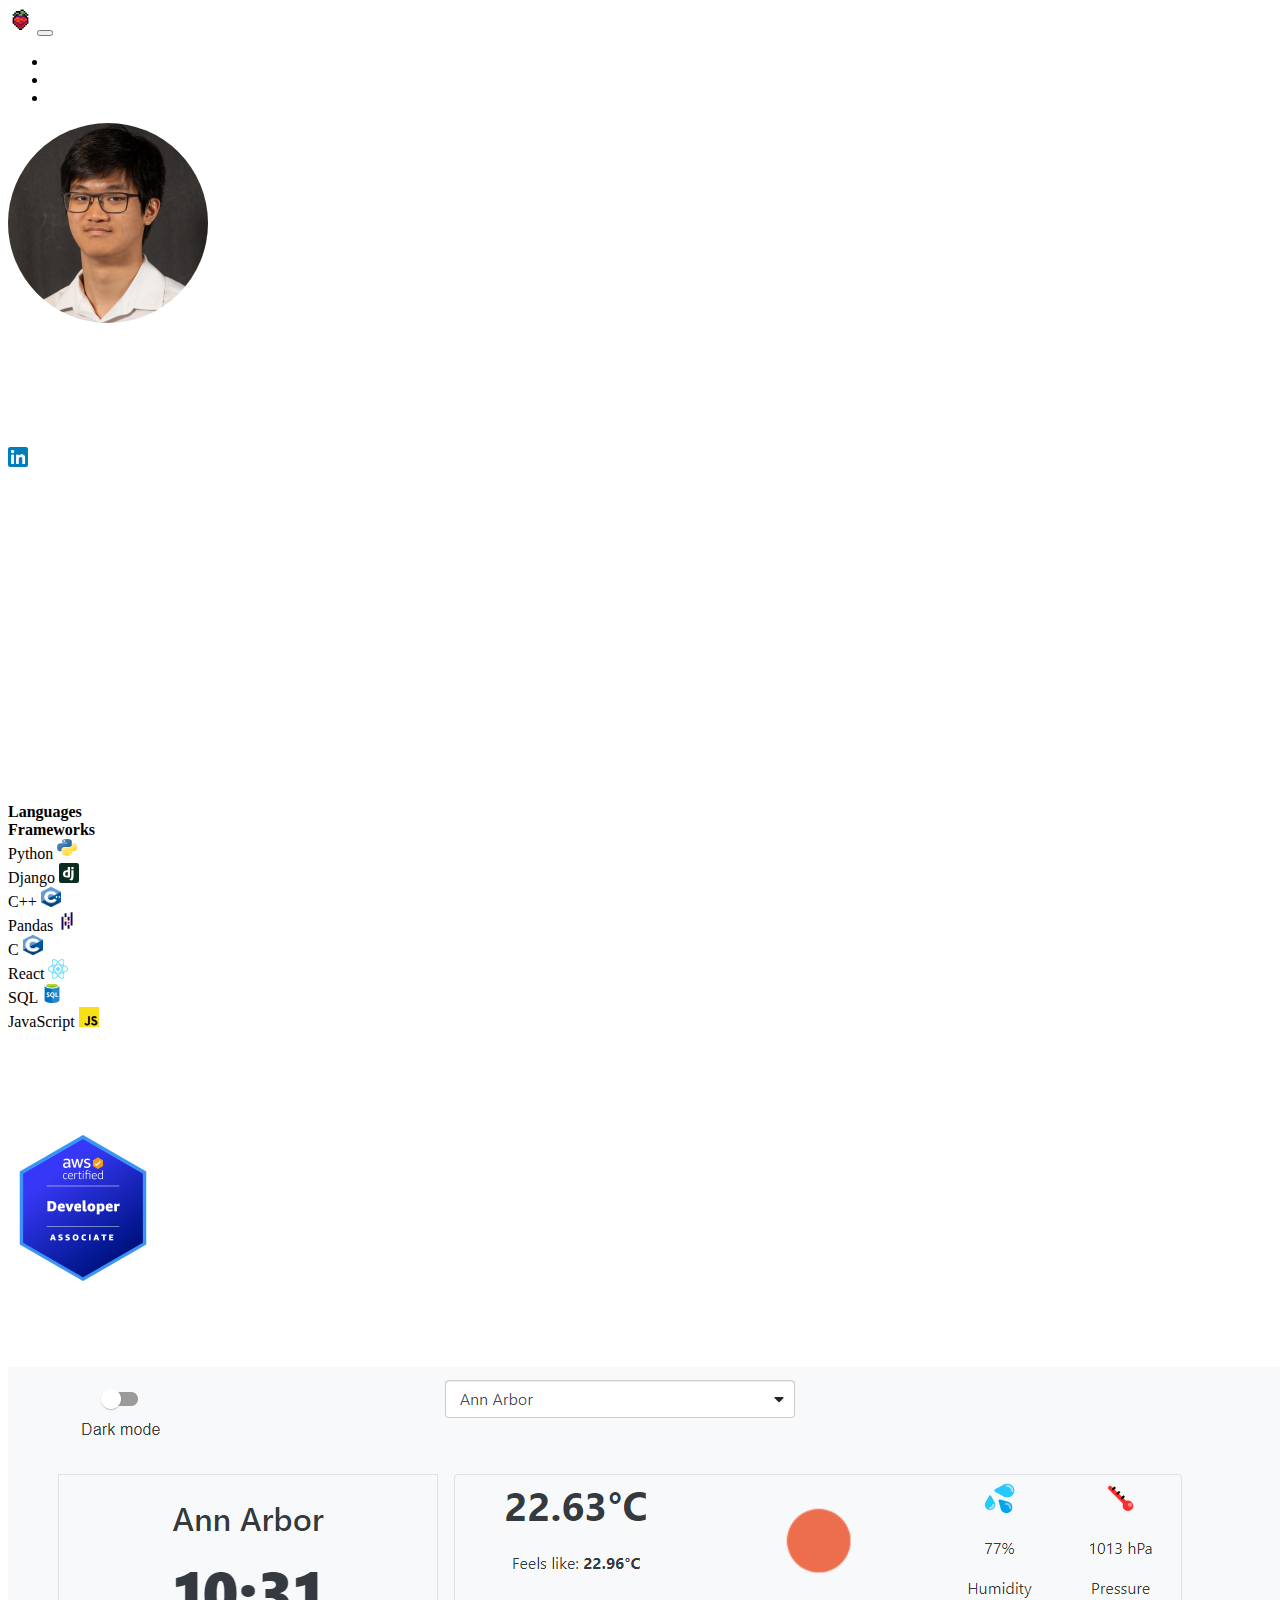
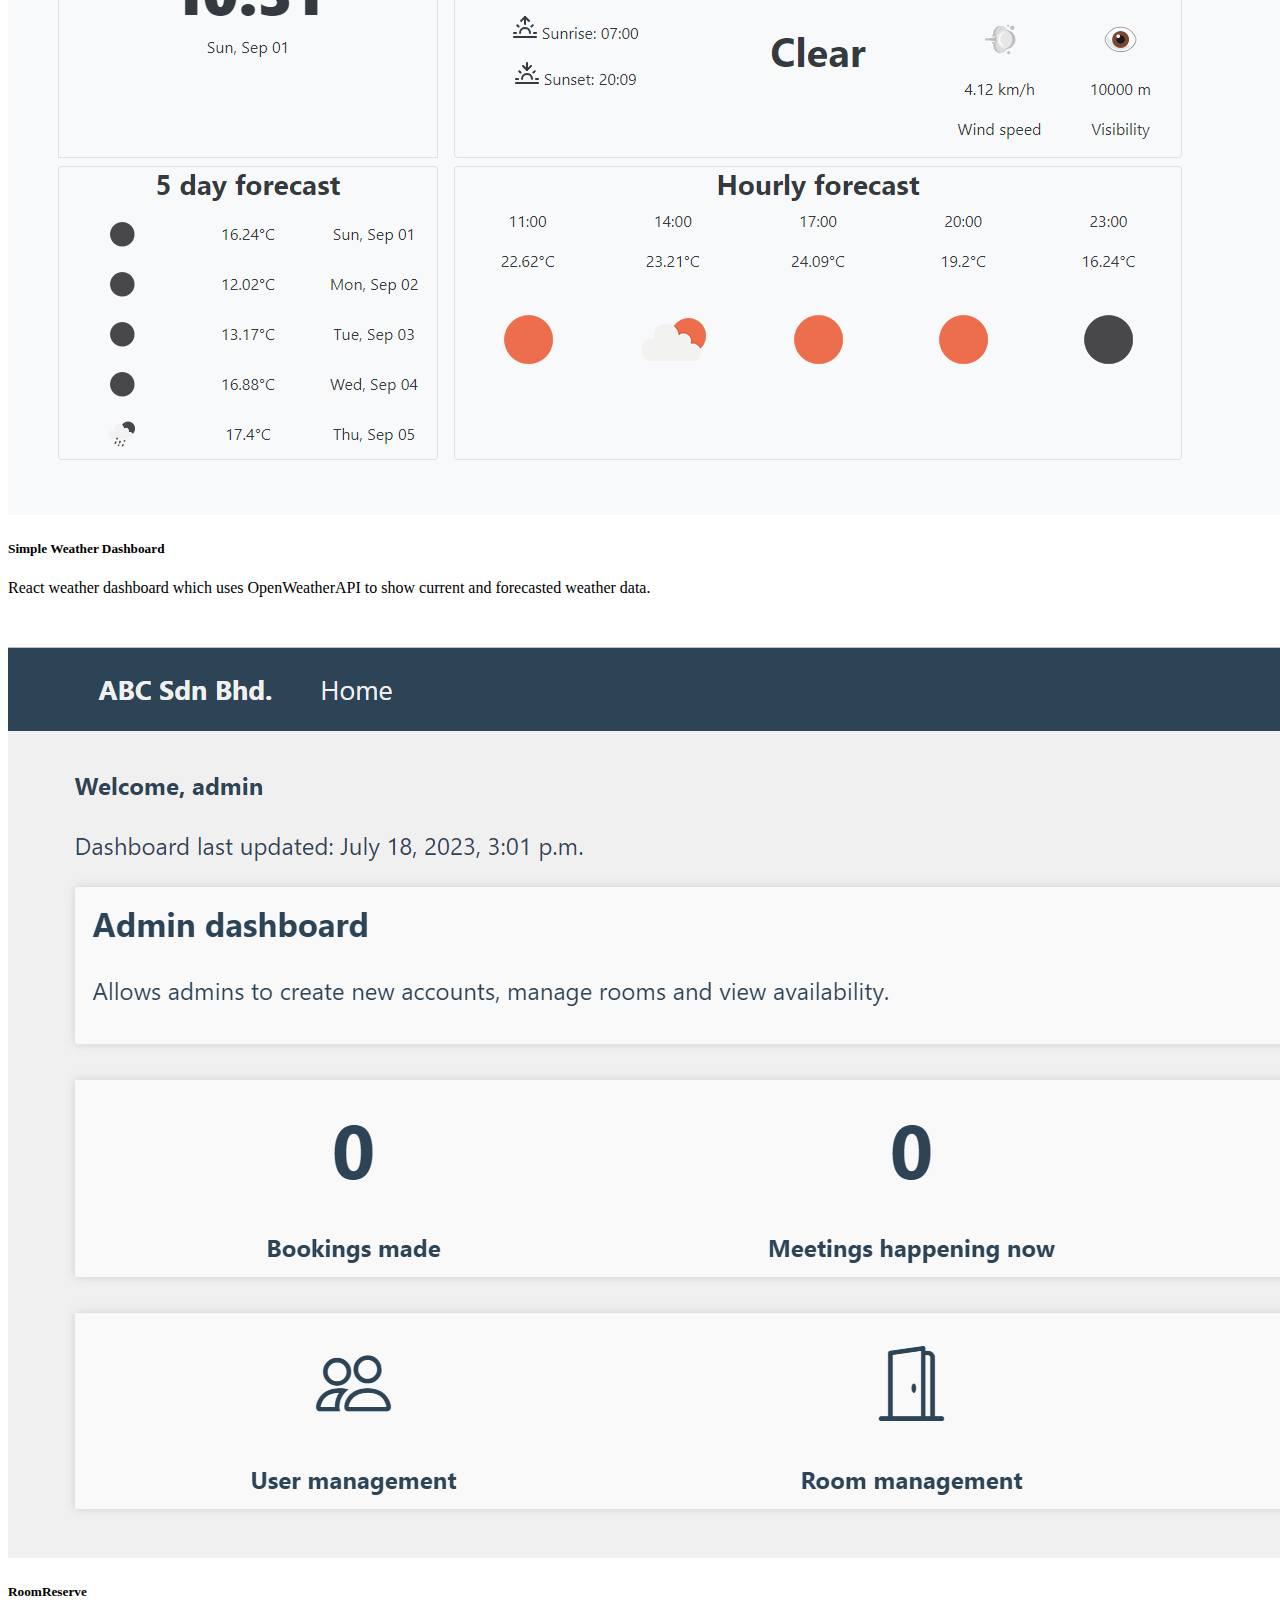
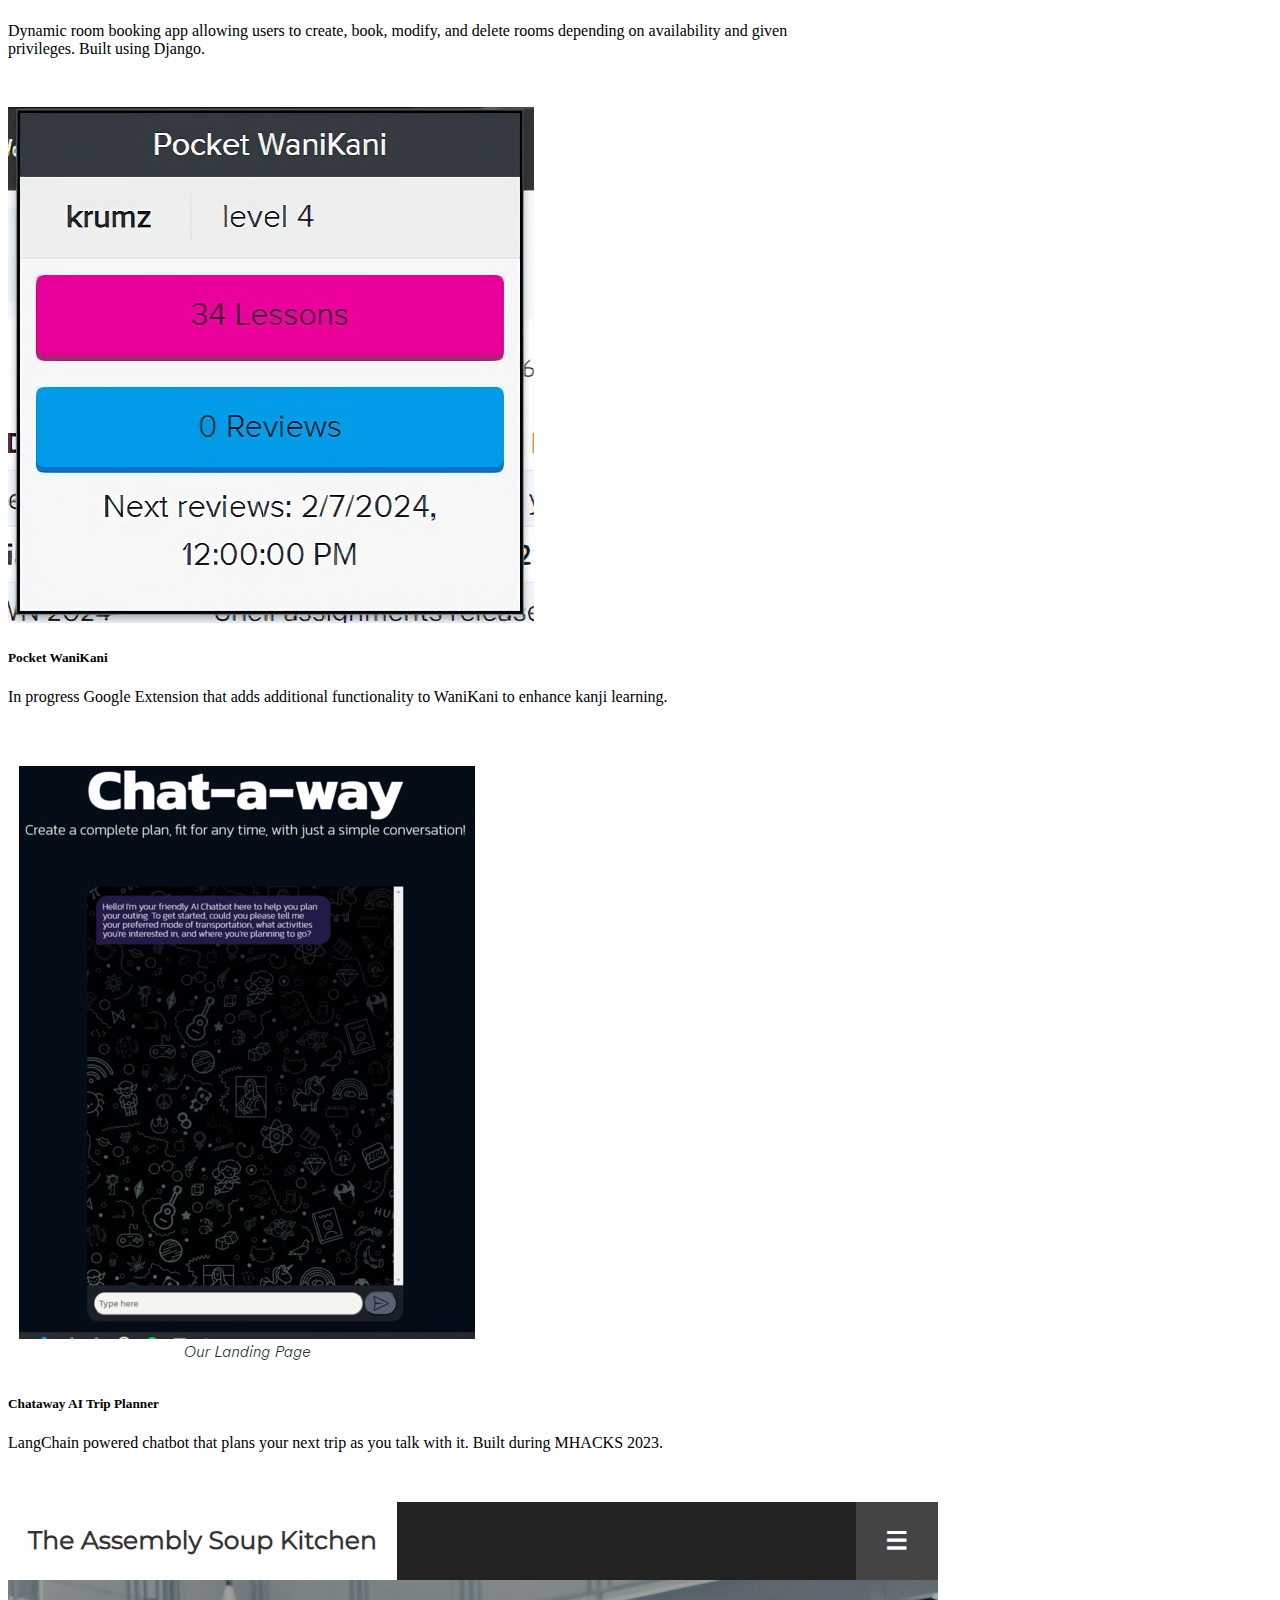
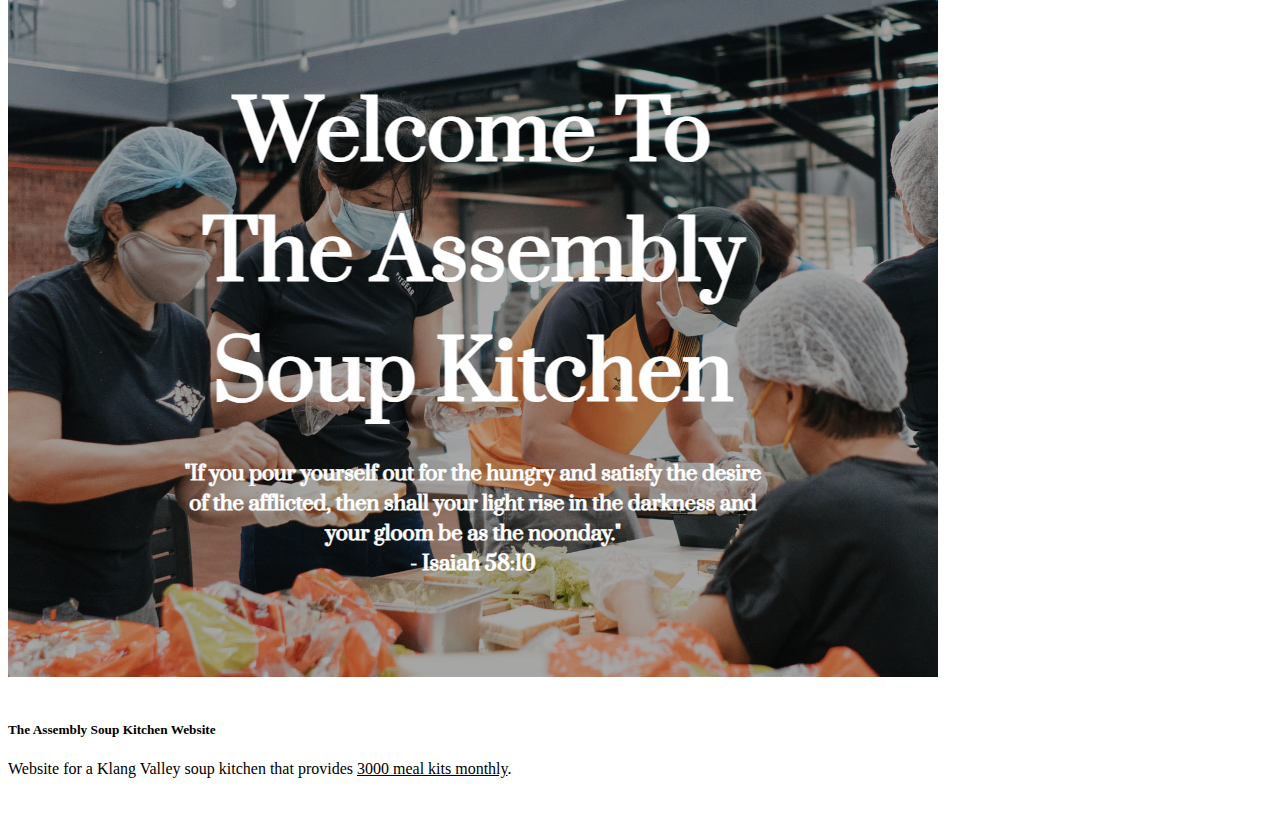
==== commit 9f7b58ff: "updated descriptions" ====
--- a/index.html
+++ b/index.html
@@ -159,7 +159,7 @@
                     <img src="roomReserve.png" class="card-img-top" alt="roomReservePng">
                     <div class="card-body">
                       <h5 class="card-title">RoomReserve</h5>
-                      <p class="card-text">Dynamic room booking app allowing users to create, book, modify, and delete rooms depending on availability and given privileges.</p>
+                      <p class="card-text">Dynamic room booking app allowing users to create, book, modify, and delete rooms depending on availability and given privileges. Built using Django.</p>
                       <a href="https://github.com/danieltok2003/ABCLoginPage?tab=readme-ov-file" class="btn btn-primary"><img style="width:30px"src="github-mark/github-mark-white.png"></a>
                     </div>
                 </div>
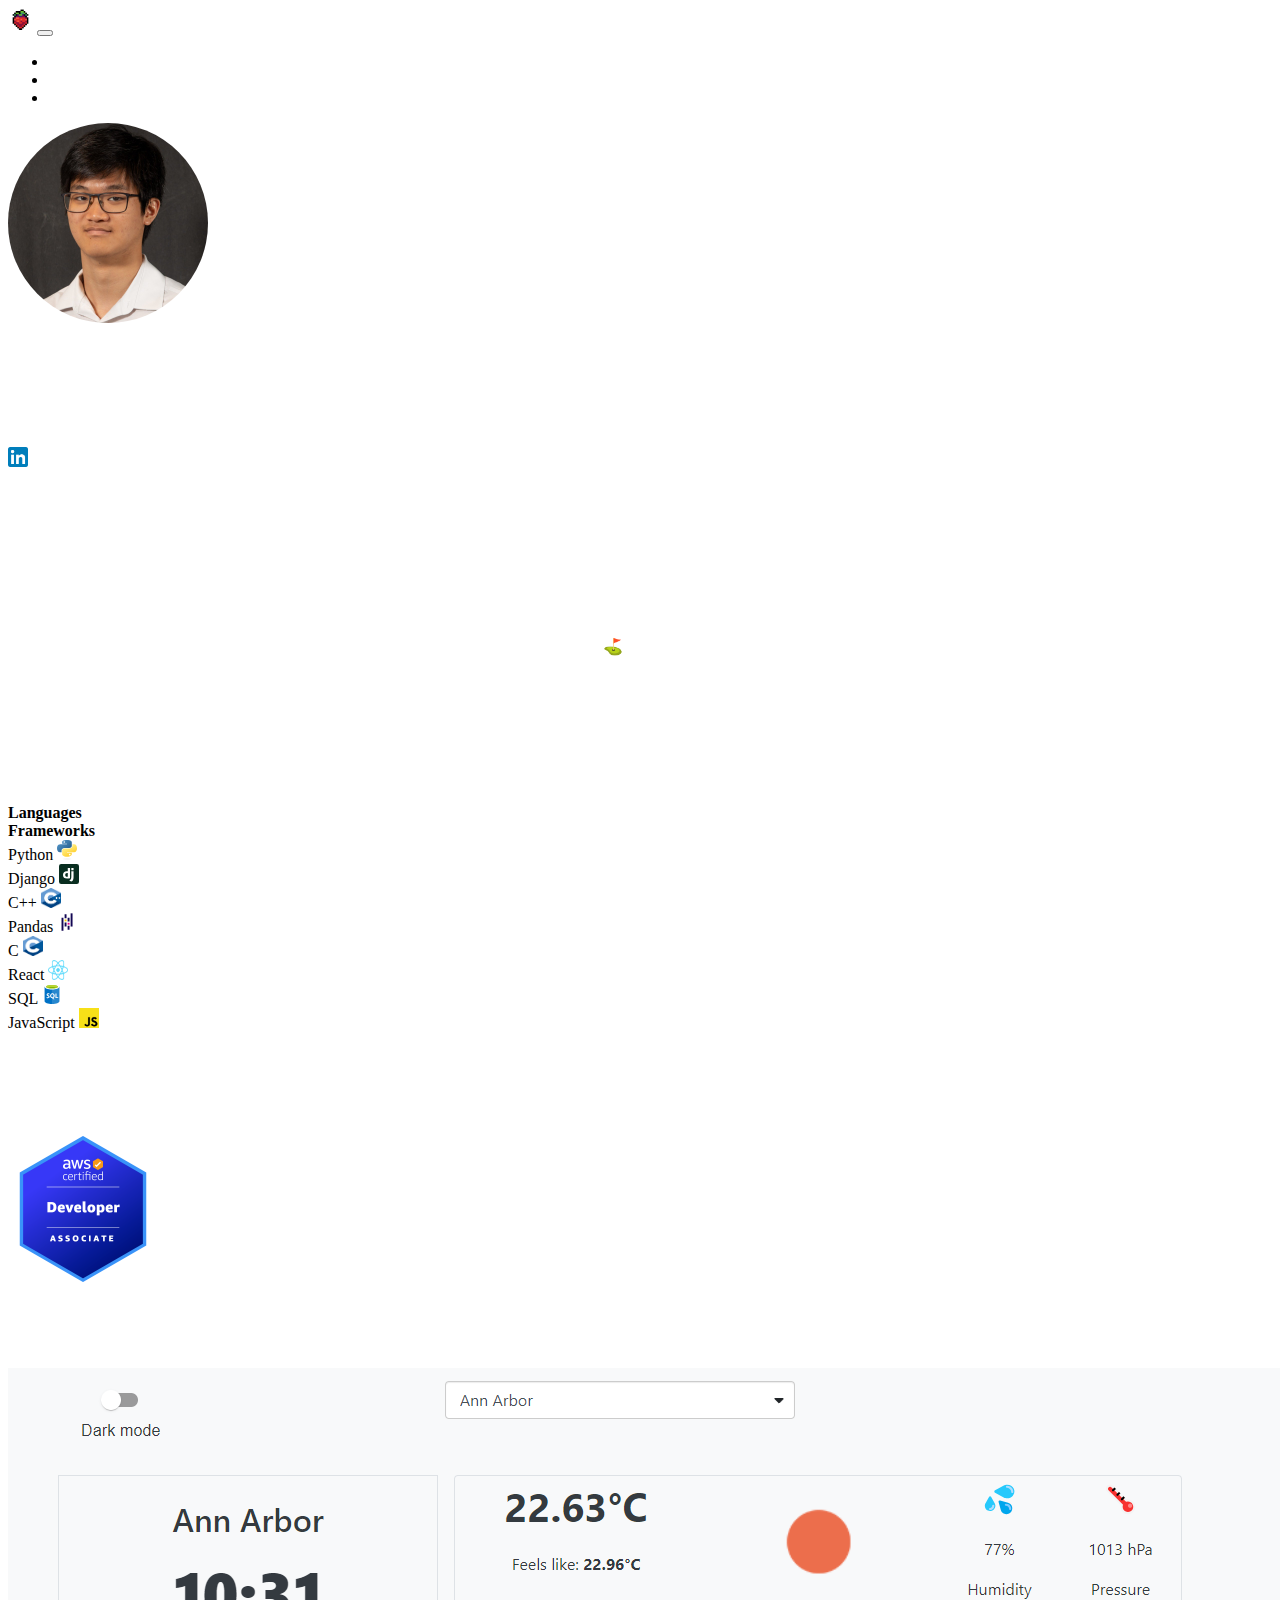
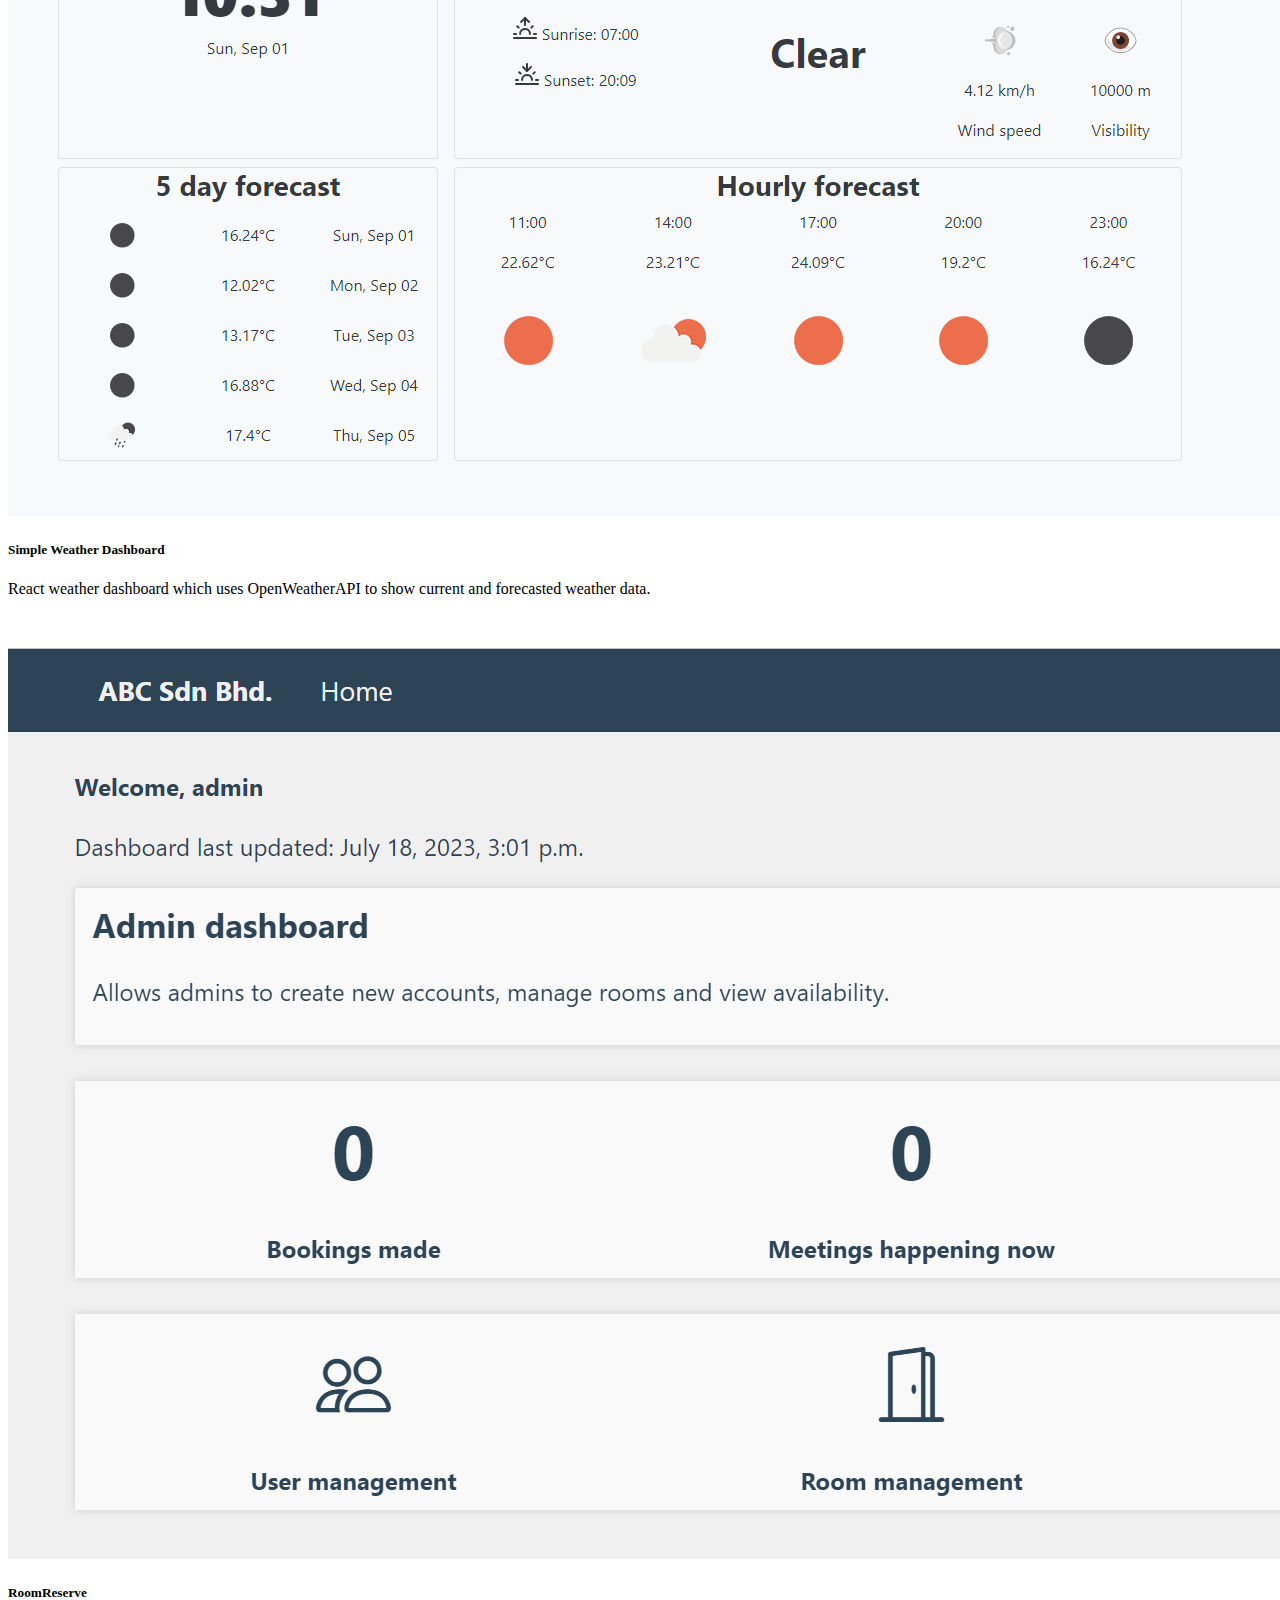
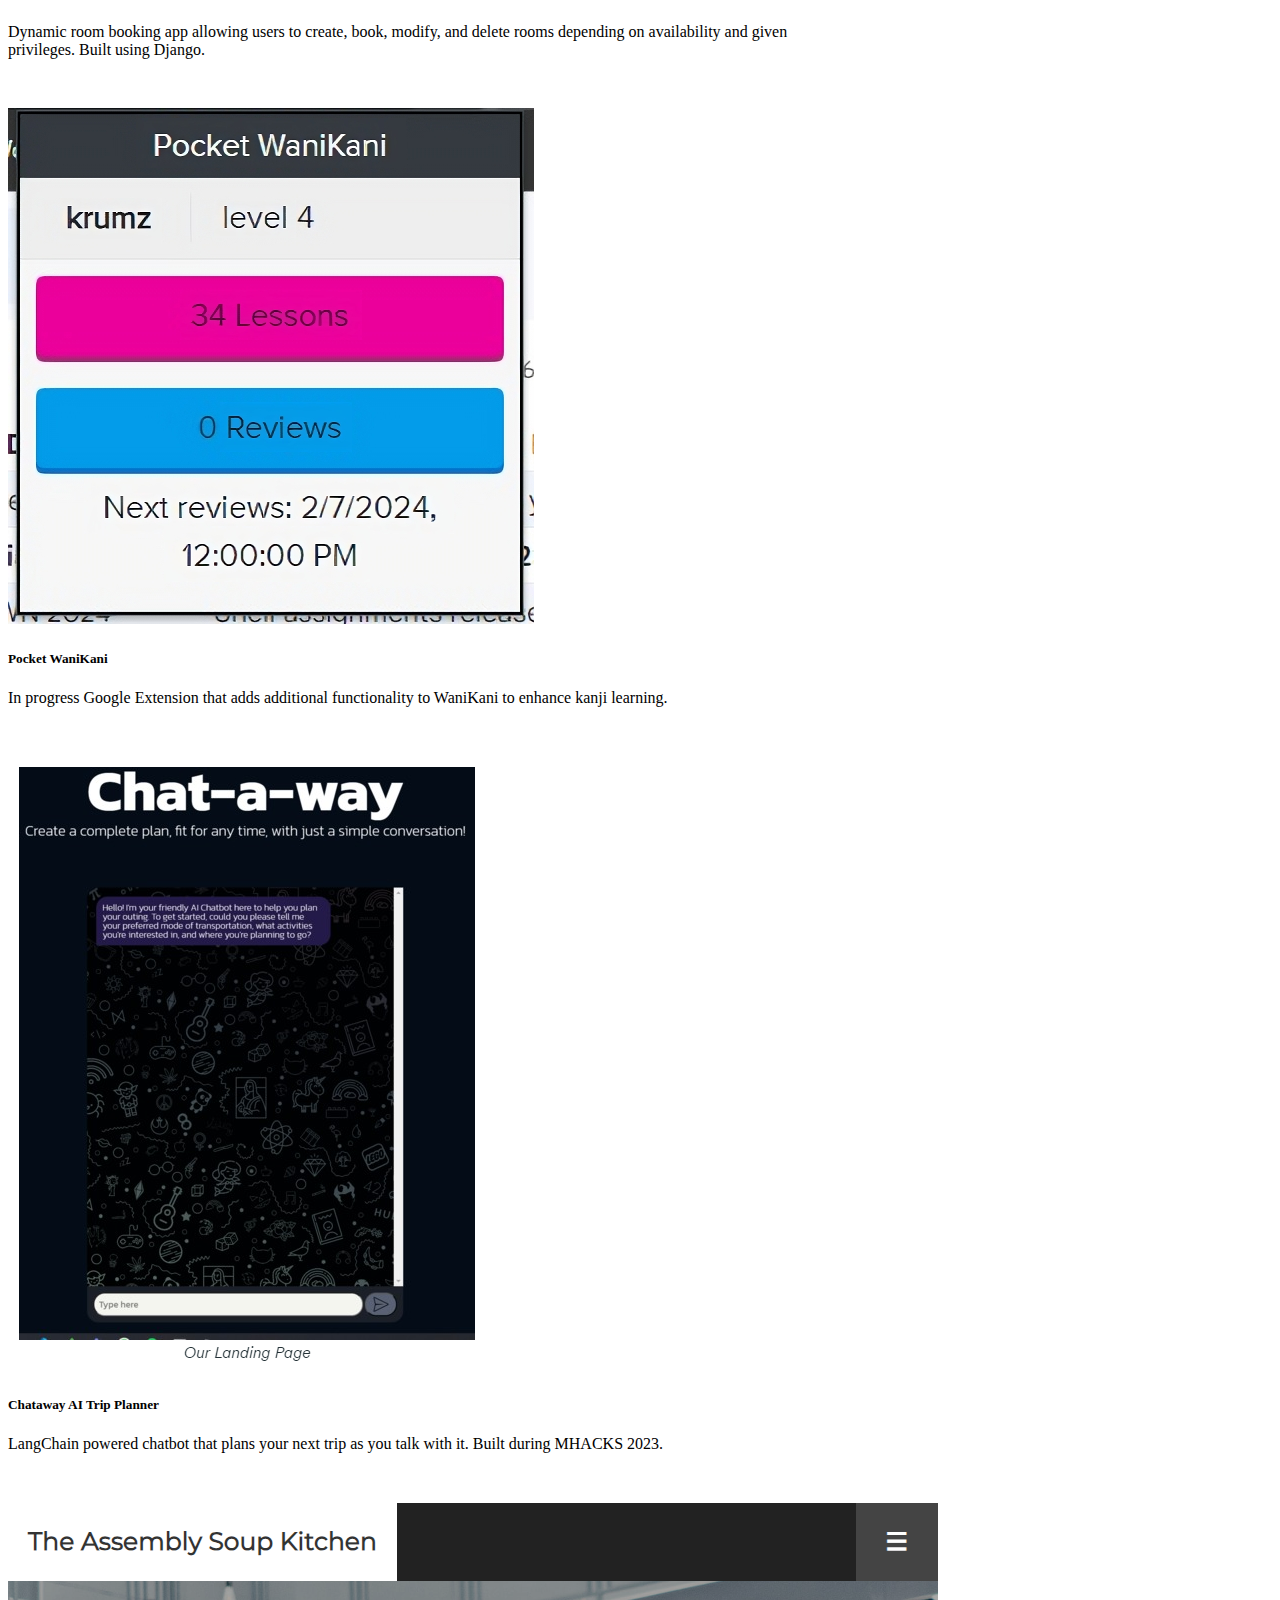
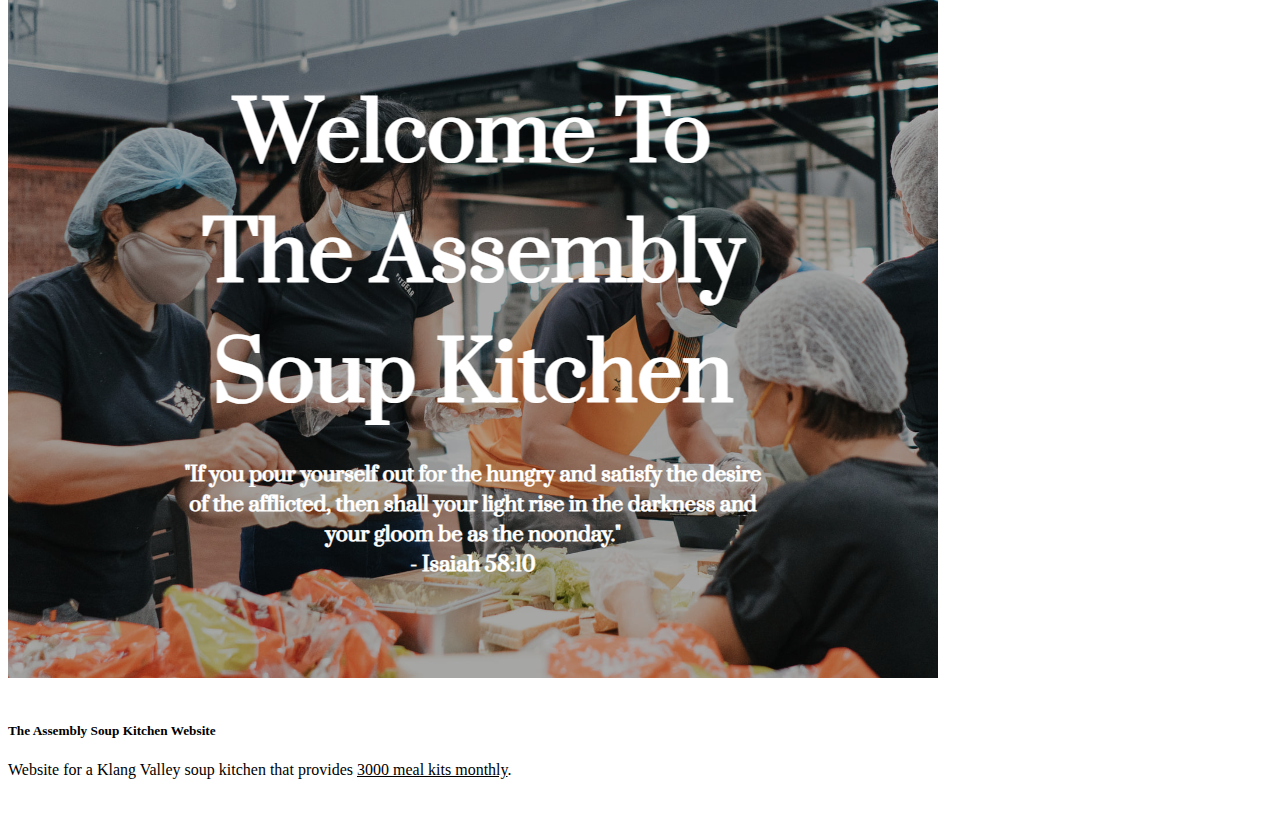
==== commit b7e9edfd: "push" ====
--- a/index.html
+++ b/index.html
@@ -1,210 +1,210 @@
-<!doctype html>
-<html lang="en">
-    <head>
-        <meta charset="utf-8">
-        <meta name="viewport" content="width=device-width, initial-scale=1">
-        <title>Daniel Tok</title>
-        <link href="https://cdn.jsdelivr.net/npm/bootstrap@5.3.2/dist/css/bootstrap.min.css" rel="stylesheet" integrity="sha384-T3c6CoIi6uLrA9TneNEoa7RxnatzjcDSCmG1MXxSR1GAsXEV/Dwwykc2MPK8M2HN" crossorigin="anonymous">
-        <link href="styles.css" rel="stylesheet">
-        <link rel="icon" type="image/x-icon" href="celeste.webp">
-
-    </head>
-    
-    <body class="bg-dark">
-        <nav class="navbar navbar-expand-sm bg-light">
-            <div class="container-fluid">
-              <a class="navbar-brand" href="#" ><img class="mx-auto d-block" style="max-width: 25px; border-radius:50%" src="celeste.webp"></a>
-              <button class="navbar-toggler" type="button" data-bs-toggle="collapse" data-bs-target="#navbarSupportedContent" aria-controls="navbarSupportedContent" aria-expanded="false" aria-label="Toggle navigation">
-                <span class="navbar-toggler-icon"></span>
-              </button>
-              <div class="collapse navbar-collapse" id="navbarSupportedContent">
-                <ul class="navbar-nav me-auto mb-2 mb-lg-0">
-                  <li class="nav-item">
-                    <a class="nav-link active" aria-current="page" href="#aboutMe">About me</a>
-                  </li>
-                  <li class="nav-item">
-                    <a class="nav-link " aria-current="page" href="#techStack">Tech stack</a>
-                  </li>
-                  <li class="nav-item">
-                    <a class="nav-link " aria-current="page" href="#personalProjects">Personal projects</a>
-                  </li>
-                  
-              </div>
-            </div>
-          </nav>
-
-        <div class="container" style="max-width:800px">
-            <div class="row my-4 textWhite text-center">
-                <img class="mx-auto d-block" style="max-width: 200px; border-radius:50%" src="profilePic.jpeg">
-                <h1>Daniel Tok</h1>
-                <h6>danielxt@umich.edu </h6>
-                <p>
-                    <a href="https://www.linkedin.com/in/daniel-tok-8893732b3/"><img src="linkedin.webp" class="techIcon"></a>
-                </p>
-            </div>
-            <h1 class="textWhite" id="aboutMe">
-                About me
-            </h1>
-            <div class="my-4 textWhite">
-                <p>Hello! I'm a junior studying Computer Science at the University of Michigan - Ann Arbor.</p>
-                <p>My main interests are in building web applications and developing solutions utilizing cloud services, particularly with AWS. I earned my <a href="https://www.credly.com/badges/4c5d1e91-4757-428a-b47e-6dfcb0fd2674/public_url">AWS Developer - Associate certification in August 2024.</a></p>
-                <p>In my free time, I enjoy playing tennis, reading fantasy or sci-fi, and learning languages.</p>
-                <p>Let's connect via email or LinkedIn! </p>
-            </div>
-            <h1 class="textWhite" id="techStack">
-                Tech stack
-            </h1>
-            <div class="my-4">
-               
-                <p class="textWhite">
-                    In order of proficiency:
-                </p>
-
-                <div class="text-center bg-light rounded py-2">
-                    <div class="row my-3">
-                        <div class="col">
-                            <b>Languages</b>
-                        </div>
-                        <div class="col">
-                            <b>Frameworks</b>
-                        </div>
-                    </div>
-    
-    
-                    <div class="row my-2">
-                        <div class="col">
-                            Python <img src="python.svg" class="techIcon">
-                            
-                        </div>
-                        <div class="col">
-                            Django <img src="django.svg" class="techIcon">
-                       
-                        </div>
-                    </div>
-    
-                    <div class="row my-2">
-                        <div class="col">
-                            C++ <img src="c++.png" class="techIcon">
-                           
-                        </div>
-                        <div class="col">
-                            Pandas <img src="Pandas.svg" class="techIcon">
-                          
-                        </div>
-                    </div>
-    
-                    <div class="row my-2">
-                        <div class="col">
-                            C <img src="c.png" class="techIcon">
-                        </div>
-                        <div class="col">
-                            React <img src="react.png" class="techIcon">
-                        </div>
-                    </div>
-    
-                    <div class="row my-2">
-                        <div class="col">
-                            SQL <img src="sql.svg" class="techIcon">
-                            
-                        </div>
-                        <div class="col">
-                         
-                        </div>
-                    </div>
-    
-                    <div class="row my-2">
-                        <div class="col">
-                            JavaScript <img src="javascript.png" class="techIcon">
-                        </div>
-                        <div class="col">
-                        
-                        </div>
-                    </div>
-                </div>
-                <br>
-                <p class="textWhite">
-                    Cloud certifications:
-                </p>
-                <br>
-
-
-
-
-    
-                    <div class="bg-light rounded py-2">
-                        <p class="text-center">
-                            <a href="https://www.credly.com/badges/4c5d1e91-4757-428a-b47e-6dfcb0fd2674/public_url"><img src="awsdevassoc.png" class="certIcon"></a>
-                        </p>
-                    </div>
-                   
-                    
-                </p>
-            </div>
-
-            <h1 class="textWhite" id="personalProjects">
-                Personal projects
-            </h1>
-            <div class="row my-4 px-3">
-                <div class="card">
-                    <img src="weatherDashboard.png" class="card-img-top" alt="weatherDashboard">
-                    <div class="card-body">
-                      <h5 class="card-title">Simple Weather Dashboard</h5>
-                      <p class="card-text">React weather dashboard which uses OpenWeatherAPI to show current and forecasted weather data.</p>
-                      <a href="https://github.com/danielxt/weather-app?tab=readme-ov-file" class="btn btn-primary"><img style="width:30px"src="github-mark/github-mark-white.png"></a>
-                    </div>
-                </div>
-            </div>
-            <div class="row my-4 px-3">
-                <div class="card">
-                    <img src="roomReserve.png" class="card-img-top" alt="roomReservePng">
-                    <div class="card-body">
-                      <h5 class="card-title">RoomReserve</h5>
-                      <p class="card-text">Dynamic room booking app allowing users to create, book, modify, and delete rooms depending on availability and given privileges. Built using Django.</p>
-                      <a href="https://github.com/danieltok2003/ABCLoginPage?tab=readme-ov-file" class="btn btn-primary"><img style="width:30px"src="github-mark/github-mark-white.png"></a>
-                    </div>
-                </div>
-
-            </div>
-            <div class="row my-4">
-                <div class="col-sm-6">
-                    <div class="card">
-                        <img src="pocketWK.png" class="card-img-top" alt="pocketWK">
-                        <div class="card-body">
-                          <h5 class="card-title">Pocket WaniKani</h5>
-                          <p class="card-text">In progress Google Extension that adds additional functionality to WaniKani to enhance kanji learning. </p>
-                          <a href="https://github.com/danielxt/waniKaniExtension" class="btn btn-primary"><img style="width:30px"src="github-mark/github-mark-white.png"></a>
-                        </div>
-                    </div>
-                </div>
-                <div class="col-sm-6">
-                    <div class="card">
-                        <img src="chataway.png" class="card-img-top" alt="chatawayPng">
-                        <div class="card-body">
-                          <h5 class="card-title">Chataway AI Trip Planner</h5>
-                          <p class="card-text">LangChain powered chatbot that plans your next trip as you talk with it. Built during MHACKS 2023.</p>
-                          <a href="https://github.com/danielxt/chatawaybackup" class="btn btn-primary"><img style="width:30px"src="github-mark/github-mark-white.png"></a>
-                        </div>
-                    </div>
-                </div>
-            </div>
-     
-            <div class="row my-4">
-            
-                <div class="card">
-                    <img src="task.png" class="card-img-top" alt="taskPng">
-                    <div class="card-body">
-                        <h5 class="card-title">The Assembly Soup Kitchen Website</h5>
-                        <p class="card-text">Website for a Klang Valley soup kitchen that provides <a href="https://www.faithour.com/the-assembly-soup-kitchen-task/" style="color:black">3000 meal kits monthly</a>.</p>
-                        <a href="https://theassemblysoupkitchen.com/" class="btn btn-primary"><img style="width:30px" src="websiteIcon.png"></a>
-                    </div>
-                </div>
-        
- 
-            </div>
-
-            
-        </div>
-        <script src="https://cdn.jsdelivr.net/npm/@popperjs/core@2.11.8/dist/umd/popper.min.js" integrity="sha384-I7E8VVD/ismYTF4hNIPjVp/Zjvgyol6VFvRkX/vR+Vc4jQkC+hVqc2pM8ODewa9r" crossorigin="anonymous"></script>
-<script src="https://cdn.jsdelivr.net/npm/bootstrap@5.3.3/dist/js/bootstrap.min.js" integrity="sha384-0pUGZvbkm6XF6gxjEnlmuGrJXVbNuzT9qBBavbLwCsOGabYfZo0T0to5eqruptLy" crossorigin="anonymous"></script>
-    </body>
+<!doctype html>
+<html lang="en">
+    <head>
+        <meta charset="utf-8">
+        <meta name="viewport" content="width=device-width, initial-scale=1">
+        <title>Daniel Tok</title>
+        <link href="https://cdn.jsdelivr.net/npm/bootstrap@5.3.2/dist/css/bootstrap.min.css" rel="stylesheet" integrity="sha384-T3c6CoIi6uLrA9TneNEoa7RxnatzjcDSCmG1MXxSR1GAsXEV/Dwwykc2MPK8M2HN" crossorigin="anonymous">
+        <link href="styles.css" rel="stylesheet">
+        <link rel="icon" type="image/x-icon" href="celeste.webp">
+
+    </head>
+    
+    <body class="bg-dark">
+        <nav class="navbar navbar-expand-sm bg-light">
+            <div class="container-fluid">
+              <a class="navbar-brand" href="#" ><img class="mx-auto d-block" style="max-width: 25px; border-radius:50%" src="celeste.webp"></a>
+              <button class="navbar-toggler" type="button" data-bs-toggle="collapse" data-bs-target="#navbarSupportedContent" aria-controls="navbarSupportedContent" aria-expanded="false" aria-label="Toggle navigation">
+                <span class="navbar-toggler-icon"></span>
+              </button>
+              <div class="collapse navbar-collapse" id="navbarSupportedContent">
+                <ul class="navbar-nav me-auto mb-2 mb-lg-0">
+                  <li class="nav-item">
+                    <a class="nav-link active" aria-current="page" href="#aboutMe">About me</a>
+                  </li>
+                  <li class="nav-item">
+                    <a class="nav-link " aria-current="page" href="#techStack">Tech stack</a>
+                  </li>
+                  <li class="nav-item">
+                    <a class="nav-link " aria-current="page" href="#personalProjects">Personal projects</a>
+                  </li>
+                  
+              </div>
+            </div>
+          </nav>
+
+        <div class="container" style="max-width:800px">
+            <div class="row my-4 textWhite text-center">
+                <img class="mx-auto d-block" style="max-width: 200px; border-radius:50%" src="profilePic.jpeg">
+                <h1>Daniel Tok</h1>
+                <h6>danielxt@umich.edu </h6>
+                <p>
+                    <a href="https://www.linkedin.com/in/daniel-tok-8893732b3/"><img src="linkedin.webp" class="techIcon"></a>
+                </p>
+            </div>
+            <h1 class="textWhite" id="aboutMe">
+                About me
+            </h1>
+            <div class="my-4 textWhite">
+                <p>Hello! I'm a senior studying Computer Science at the University of Michigan - Ann Arbor.</p>
+                <p>My main interests are in building web applications and developing solutions utilizing cloud services, particularly with AWS. I earned my <a href="https://www.credly.com/badges/4c5d1e91-4757-428a-b47e-6dfcb0fd2674/public_url">AWS Developer - Associate certification in August 2024.</a></p>
+                <p>In my free time, I enjoy playing tennis and following Formula 1. I'm also a 7 handicap golfer⛳</p>
+                <p>Let's connect via email or LinkedIn! </p>
+            </div>
+            <h1 class="textWhite" id="techStack">
+                Tech stack
+            </h1>
+            <div class="my-4">
+               
+                <p class="textWhite">
+                    In order of proficiency:
+                </p>
+
+                <div class="text-center bg-light rounded py-2">
+                    <div class="row my-3">
+                        <div class="col">
+                            <b>Languages</b>
+                        </div>
+                        <div class="col">
+                            <b>Frameworks</b>
+                        </div>
+                    </div>
+    
+    
+                    <div class="row my-2">
+                        <div class="col">
+                            Python <img src="python.svg" class="techIcon">
+                            
+                        </div>
+                        <div class="col">
+                            Django <img src="django.svg" class="techIcon">
+                       
+                        </div>
+                    </div>
+    
+                    <div class="row my-2">
+                        <div class="col">
+                            C++ <img src="c++.png" class="techIcon">
+                           
+                        </div>
+                        <div class="col">
+                            Pandas <img src="Pandas.svg" class="techIcon">
+                          
+                        </div>
+                    </div>
+    
+                    <div class="row my-2">
+                        <div class="col">
+                            C <img src="c.png" class="techIcon">
+                        </div>
+                        <div class="col">
+                            React <img src="react.png" class="techIcon">
+                        </div>
+                    </div>
+    
+                    <div class="row my-2">
+                        <div class="col">
+                            SQL <img src="sql.svg" class="techIcon">
+                            
+                        </div>
+                        <div class="col">
+                         
+                        </div>
+                    </div>
+    
+                    <div class="row my-2">
+                        <div class="col">
+                            JavaScript <img src="javascript.png" class="techIcon">
+                        </div>
+                        <div class="col">
+                        
+                        </div>
+                    </div>
+                </div>
+                <br>
+                <p class="textWhite">
+                    Cloud certifications:
+                </p>
+                <br>
+
+
+
+
+    
+                    <div class="bg-light rounded py-2">
+                        <p class="text-center">
+                            <a href="https://www.credly.com/badges/4c5d1e91-4757-428a-b47e-6dfcb0fd2674/public_url"><img src="awsdevassoc.png" class="certIcon"></a>
+                        </p>
+                    </div>
+                   
+                    
+                </p>
+            </div>
+
+            <h1 class="textWhite" id="personalProjects">
+                Personal projects
+            </h1>
+            <div class="row my-4 px-3">
+                <div class="card">
+                    <img src="weatherDashboard.png" class="card-img-top" alt="weatherDashboard">
+                    <div class="card-body">
+                      <h5 class="card-title">Simple Weather Dashboard</h5>
+                      <p class="card-text">React weather dashboard which uses OpenWeatherAPI to show current and forecasted weather data.</p>
+                      <a href="https://github.com/danielxt/weather-app?tab=readme-ov-file" class="btn btn-primary"><img style="width:30px"src="github-mark/github-mark-white.png"></a>
+                    </div>
+                </div>
+            </div>
+            <div class="row my-4 px-3">
+                <div class="card">
+                    <img src="roomReserve.png" class="card-img-top" alt="roomReservePng">
+                    <div class="card-body">
+                      <h5 class="card-title">RoomReserve</h5>
+                      <p class="card-text">Dynamic room booking app allowing users to create, book, modify, and delete rooms depending on availability and given privileges. Built using Django.</p>
+                      <a href="https://github.com/danieltok2003/ABCLoginPage?tab=readme-ov-file" class="btn btn-primary"><img style="width:30px"src="github-mark/github-mark-white.png"></a>
+                    </div>
+                </div>
+
+            </div>
+            <div class="row my-4">
+                <div class="col-sm-6">
+                    <div class="card">
+                        <img src="pocketWK.png" class="card-img-top" alt="pocketWK">
+                        <div class="card-body">
+                          <h5 class="card-title">Pocket WaniKani</h5>
+                          <p class="card-text">In progress Google Extension that adds additional functionality to WaniKani to enhance kanji learning. </p>
+                          <a href="https://github.com/danielxt/waniKaniExtension" class="btn btn-primary"><img style="width:30px"src="github-mark/github-mark-white.png"></a>
+                        </div>
+                    </div>
+                </div>
+                <div class="col-sm-6">
+                    <div class="card">
+                        <img src="chataway.png" class="card-img-top" alt="chatawayPng">
+                        <div class="card-body">
+                          <h5 class="card-title">Chataway AI Trip Planner</h5>
+                          <p class="card-text">LangChain powered chatbot that plans your next trip as you talk with it. Built during MHACKS 2023.</p>
+                          <a href="https://github.com/danielxt/chatawaybackup" class="btn btn-primary"><img style="width:30px"src="github-mark/github-mark-white.png"></a>
+                        </div>
+                    </div>
+                </div>
+            </div>
+     
+            <div class="row my-4">
+            
+                <div class="card">
+                    <img src="task.png" class="card-img-top" alt="taskPng">
+                    <div class="card-body">
+                        <h5 class="card-title">The Assembly Soup Kitchen Website</h5>
+                        <p class="card-text">Website for a Klang Valley soup kitchen that provides <a href="https://www.faithour.com/the-assembly-soup-kitchen-task/" style="color:black">3000 meal kits monthly</a>.</p>
+                        <a href="https://theassemblysoupkitchen.com/" class="btn btn-primary"><img style="width:30px" src="websiteIcon.png"></a>
+                    </div>
+                </div>
+        
+ 
+            </div>
+
+            
+        </div>
+        <script src="https://cdn.jsdelivr.net/npm/@popperjs/core@2.11.8/dist/umd/popper.min.js" integrity="sha384-I7E8VVD/ismYTF4hNIPjVp/Zjvgyol6VFvRkX/vR+Vc4jQkC+hVqc2pM8ODewa9r" crossorigin="anonymous"></script>
+<script src="https://cdn.jsdelivr.net/npm/bootstrap@5.3.3/dist/js/bootstrap.min.js" integrity="sha384-0pUGZvbkm6XF6gxjEnlmuGrJXVbNuzT9qBBavbLwCsOGabYfZo0T0to5eqruptLy" crossorigin="anonymous"></script>
+    </body>
 </html>--- a/styles.css
+++ b/styles.css
@@ -1,38 +1,38 @@
-/* // Small devices (landscape phones, 576px and up) */
-@media (min-width: 576px) { 
-
-}
-
-/* // Medium devices (tablets, 768px and up) */
-@media (min-width: 768px) { }
-
-/* // Large devices (desktops, 992px and up) */
-@media (min-width: 992px) { 
-
-}
-
-/* // X-Large devices (large desktops, 1200px and up) */
-@media (min-width: 1200px) { }
-
-/* // XX-Large devices (larger desktops, 1400px and up) */
-@media (min-width: 1400px) { 
-
-}
-
-.textWhite {
-    color:white !important;
-}
-
-.techIcon {
-    height:20px;
-    width:20px;
-}
-
-.certIcon {
-    height:150px;
-    width:150px
-}
-
-a {
-    color:white
+/* // Small devices (landscape phones, 576px and up) */
+@media (min-width: 576px) { 
+
+}
+
+/* // Medium devices (tablets, 768px and up) */
+@media (min-width: 768px) { }
+
+/* // Large devices (desktops, 992px and up) */
+@media (min-width: 992px) { 
+
+}
+
+/* // X-Large devices (large desktops, 1200px and up) */
+@media (min-width: 1200px) { }
+
+/* // XX-Large devices (larger desktops, 1400px and up) */
+@media (min-width: 1400px) { 
+
+}
+
+.textWhite {
+    color:white !important;
+}
+
+.techIcon {
+    height:20px;
+    width:20px;
+}
+
+.certIcon {
+    height:150px;
+    width:150px
+}
+
+a {
+    color:white
 }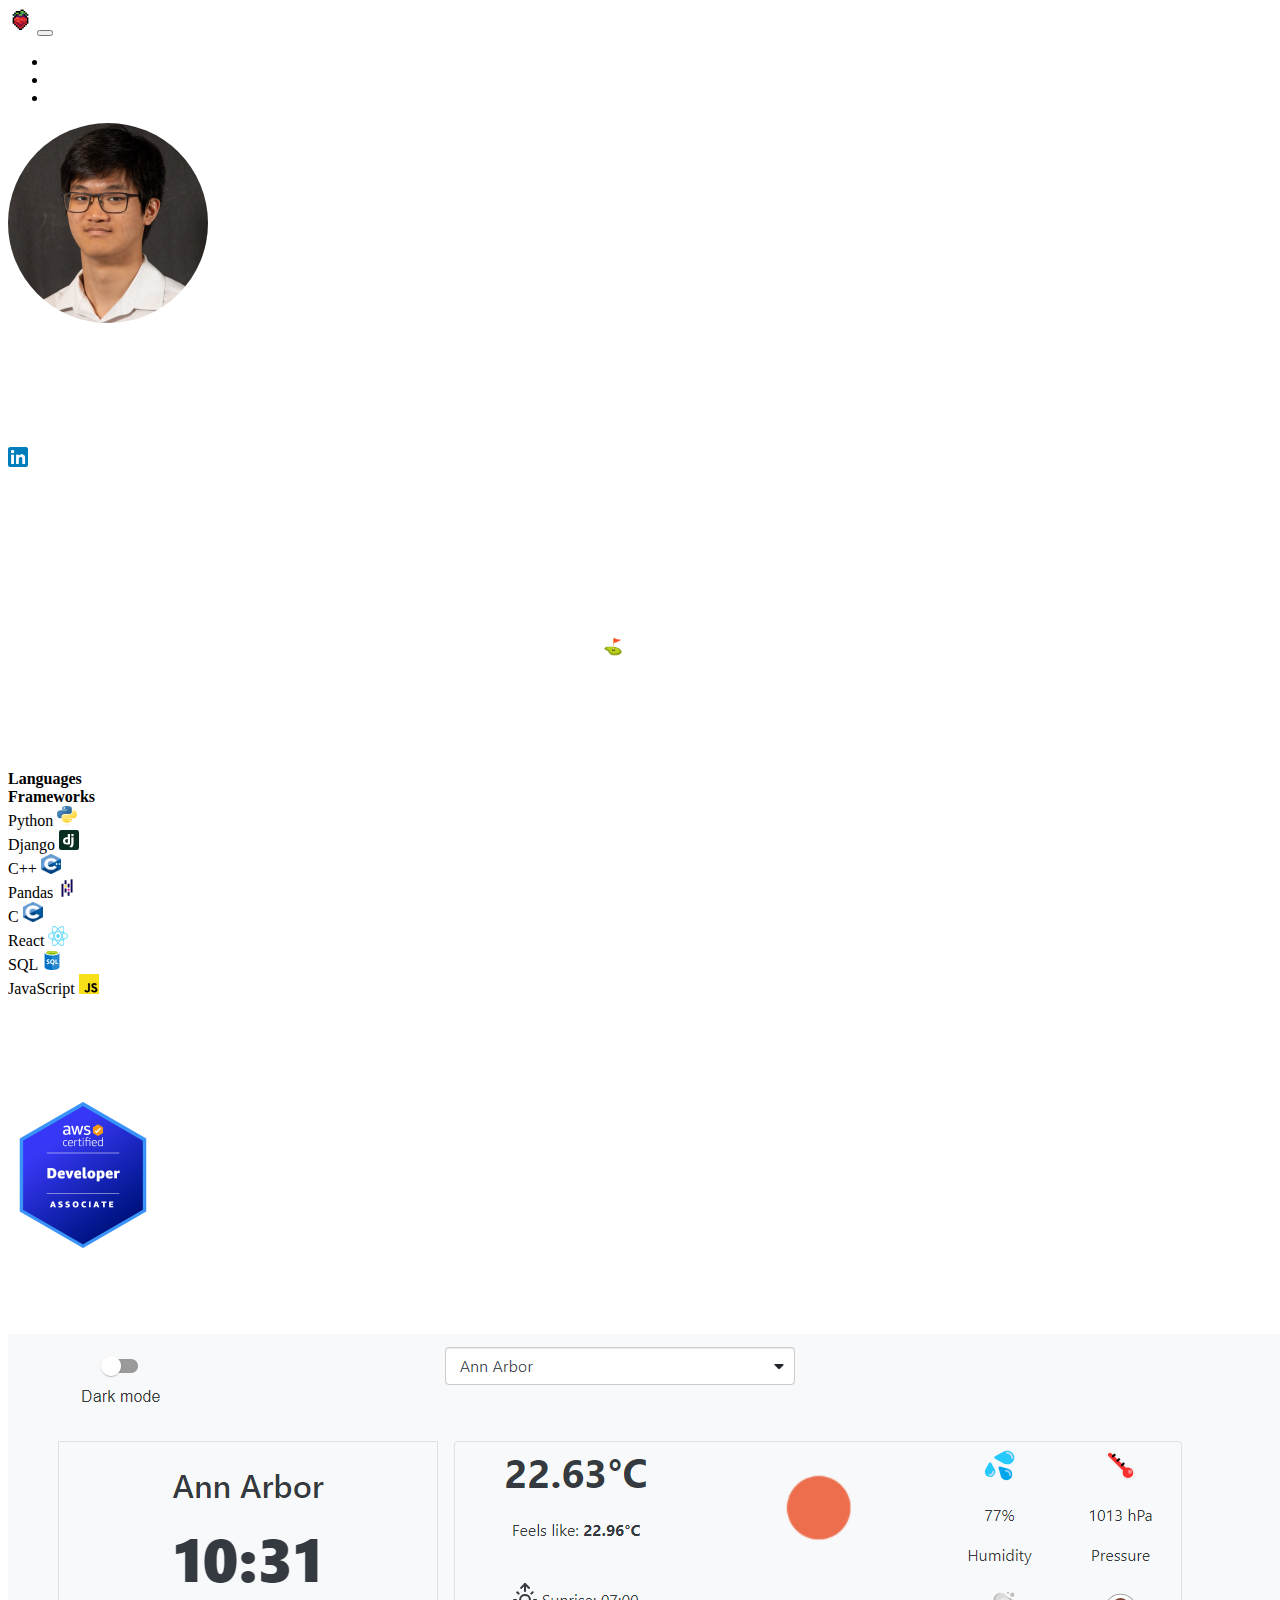
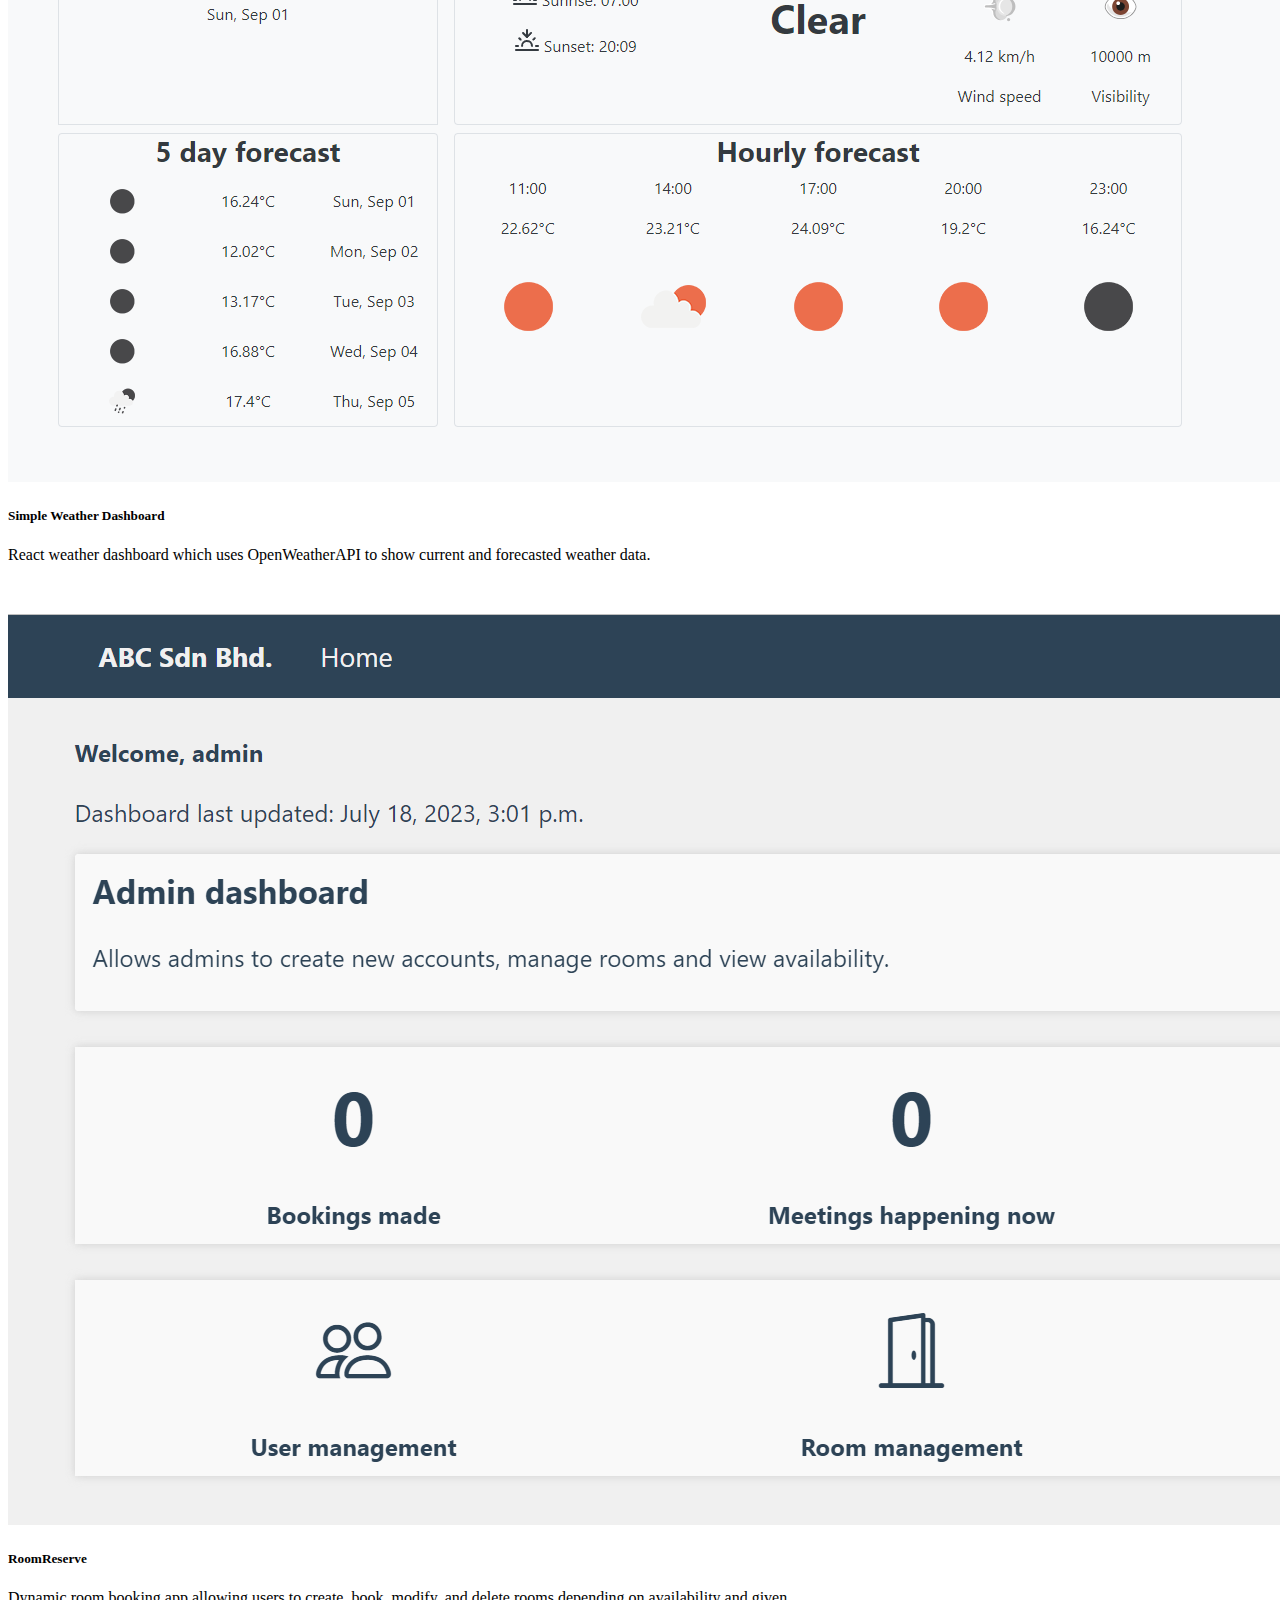
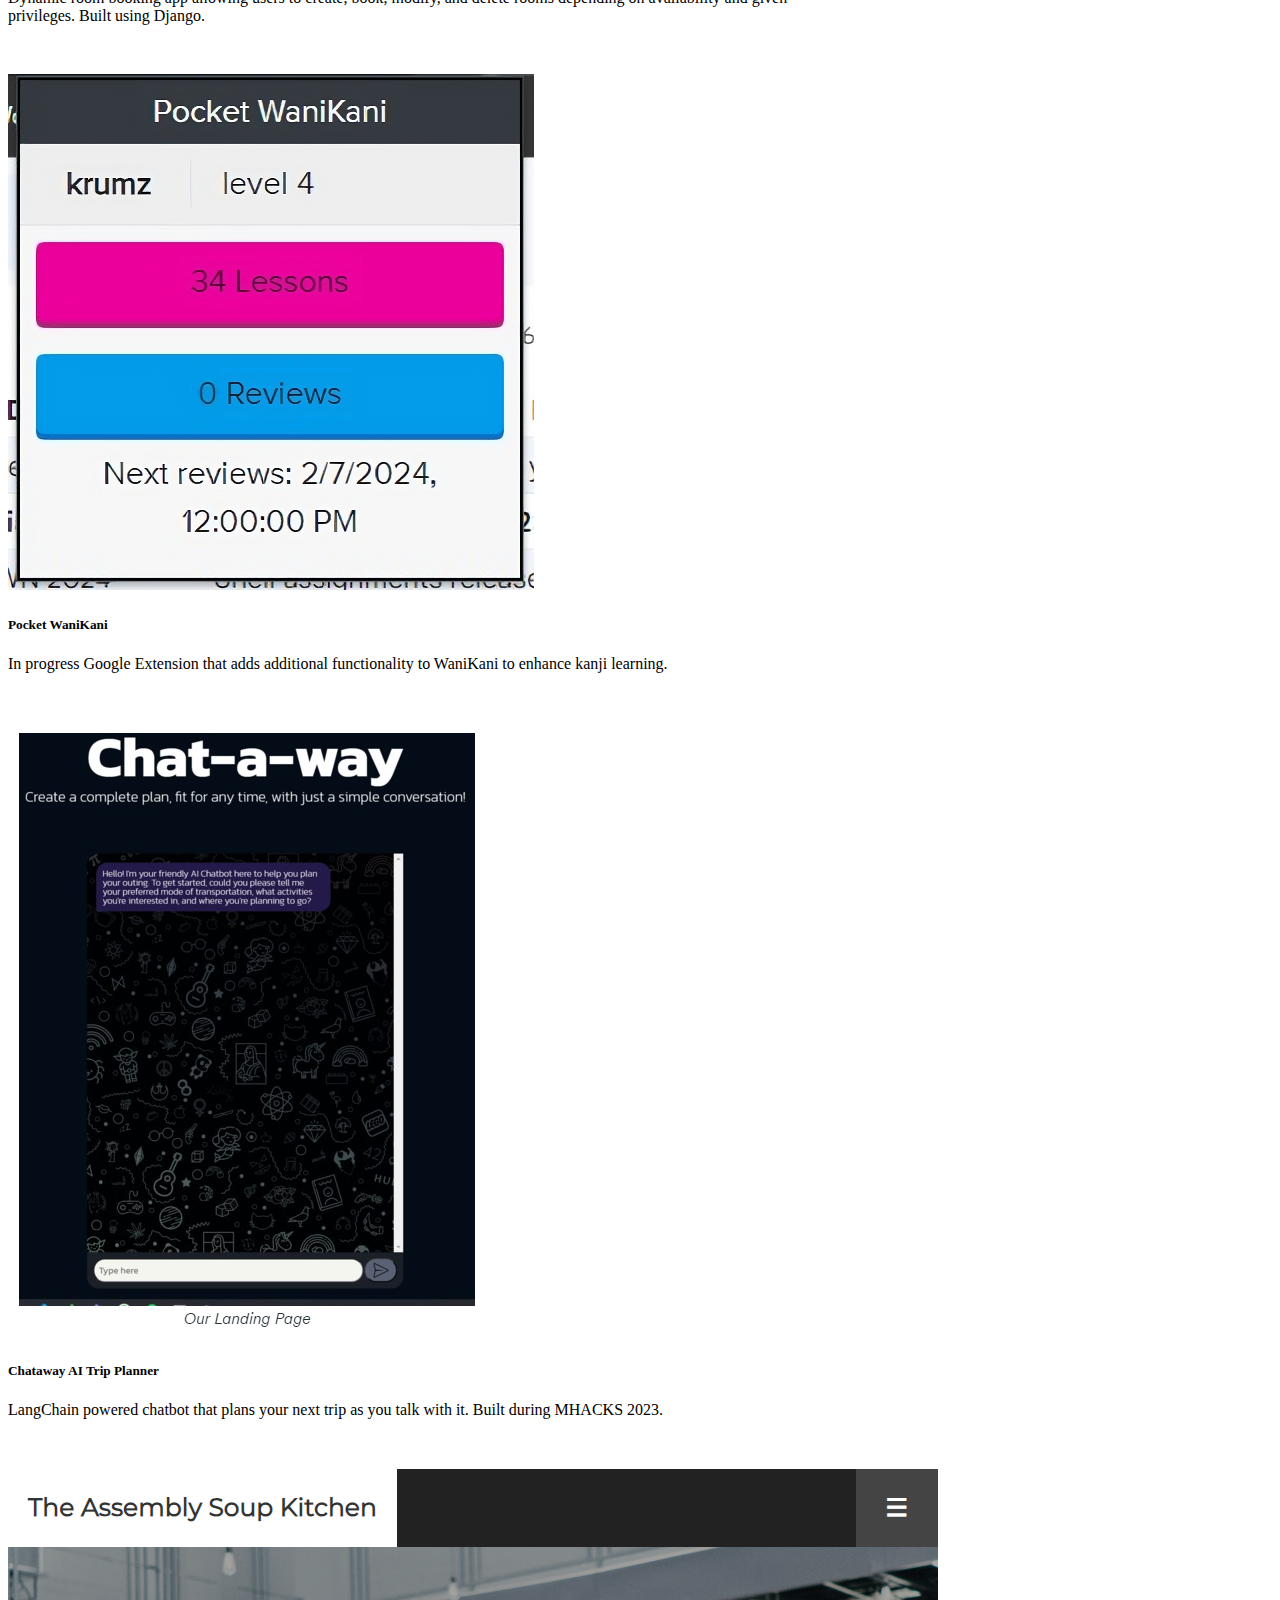
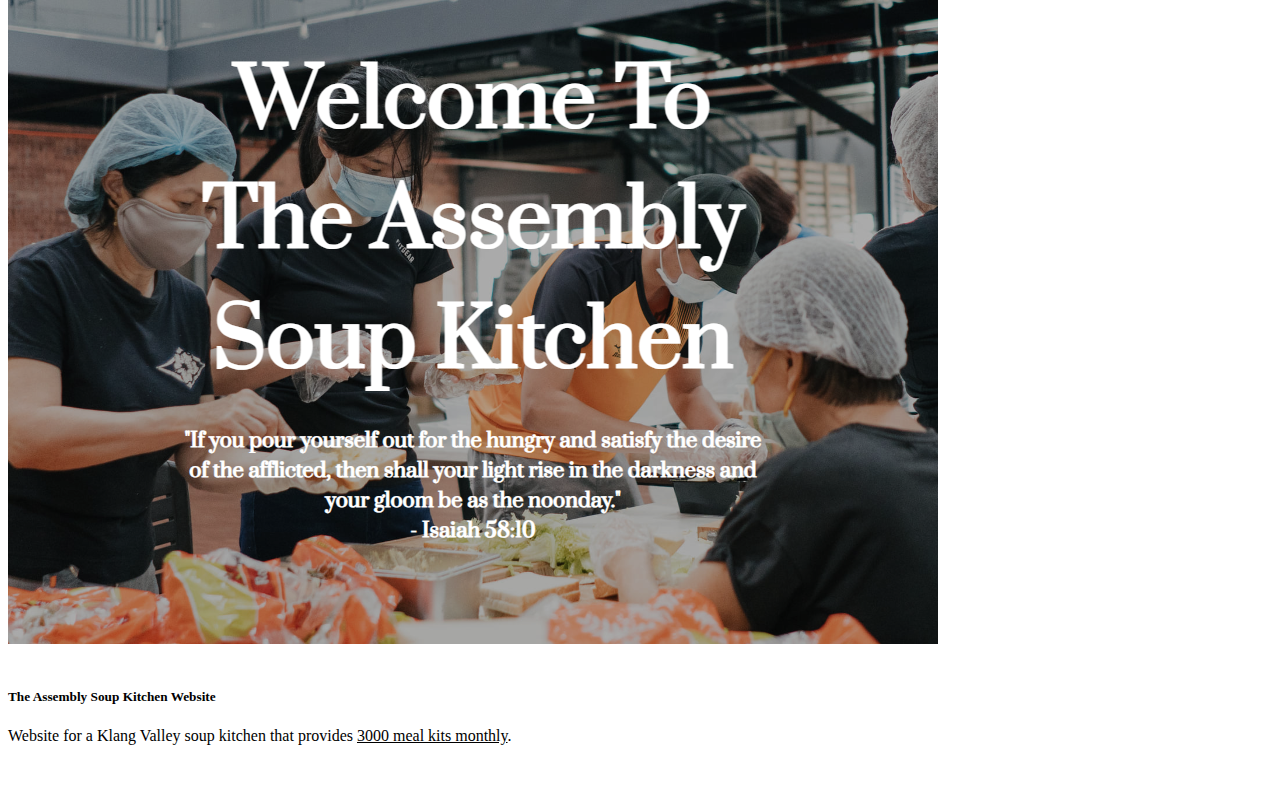
==== commit dd93a202: "touch" ====
--- a/index.html
+++ b/index.html
@@ -55,10 +55,7 @@
                 Tech stack
             </h1>
             <div class="my-4">
-               
-                <p class="textWhite">
-                    In order of proficiency:
-                </p>
+            
 
                 <div class="text-center bg-light rounded py-2">
                     <div class="row my-3">
@@ -160,7 +157,7 @@
                     <div class="card-body">
                       <h5 class="card-title">RoomReserve</h5>
                       <p class="card-text">Dynamic room booking app allowing users to create, book, modify, and delete rooms depending on availability and given privileges. Built using Django.</p>
-                      <a href="https://github.com/danieltok2003/ABCLoginPage?tab=readme-ov-file" class="btn btn-primary"><img style="width:30px"src="github-mark/github-mark-white.png"></a>
+                      <a href="https://github.com/danielxt/DjangoRoomBookingProject" class="btn btn-primary"><img style="width:30px"src="github-mark/github-mark-white.png"></a>
                     </div>
                 </div>
 
